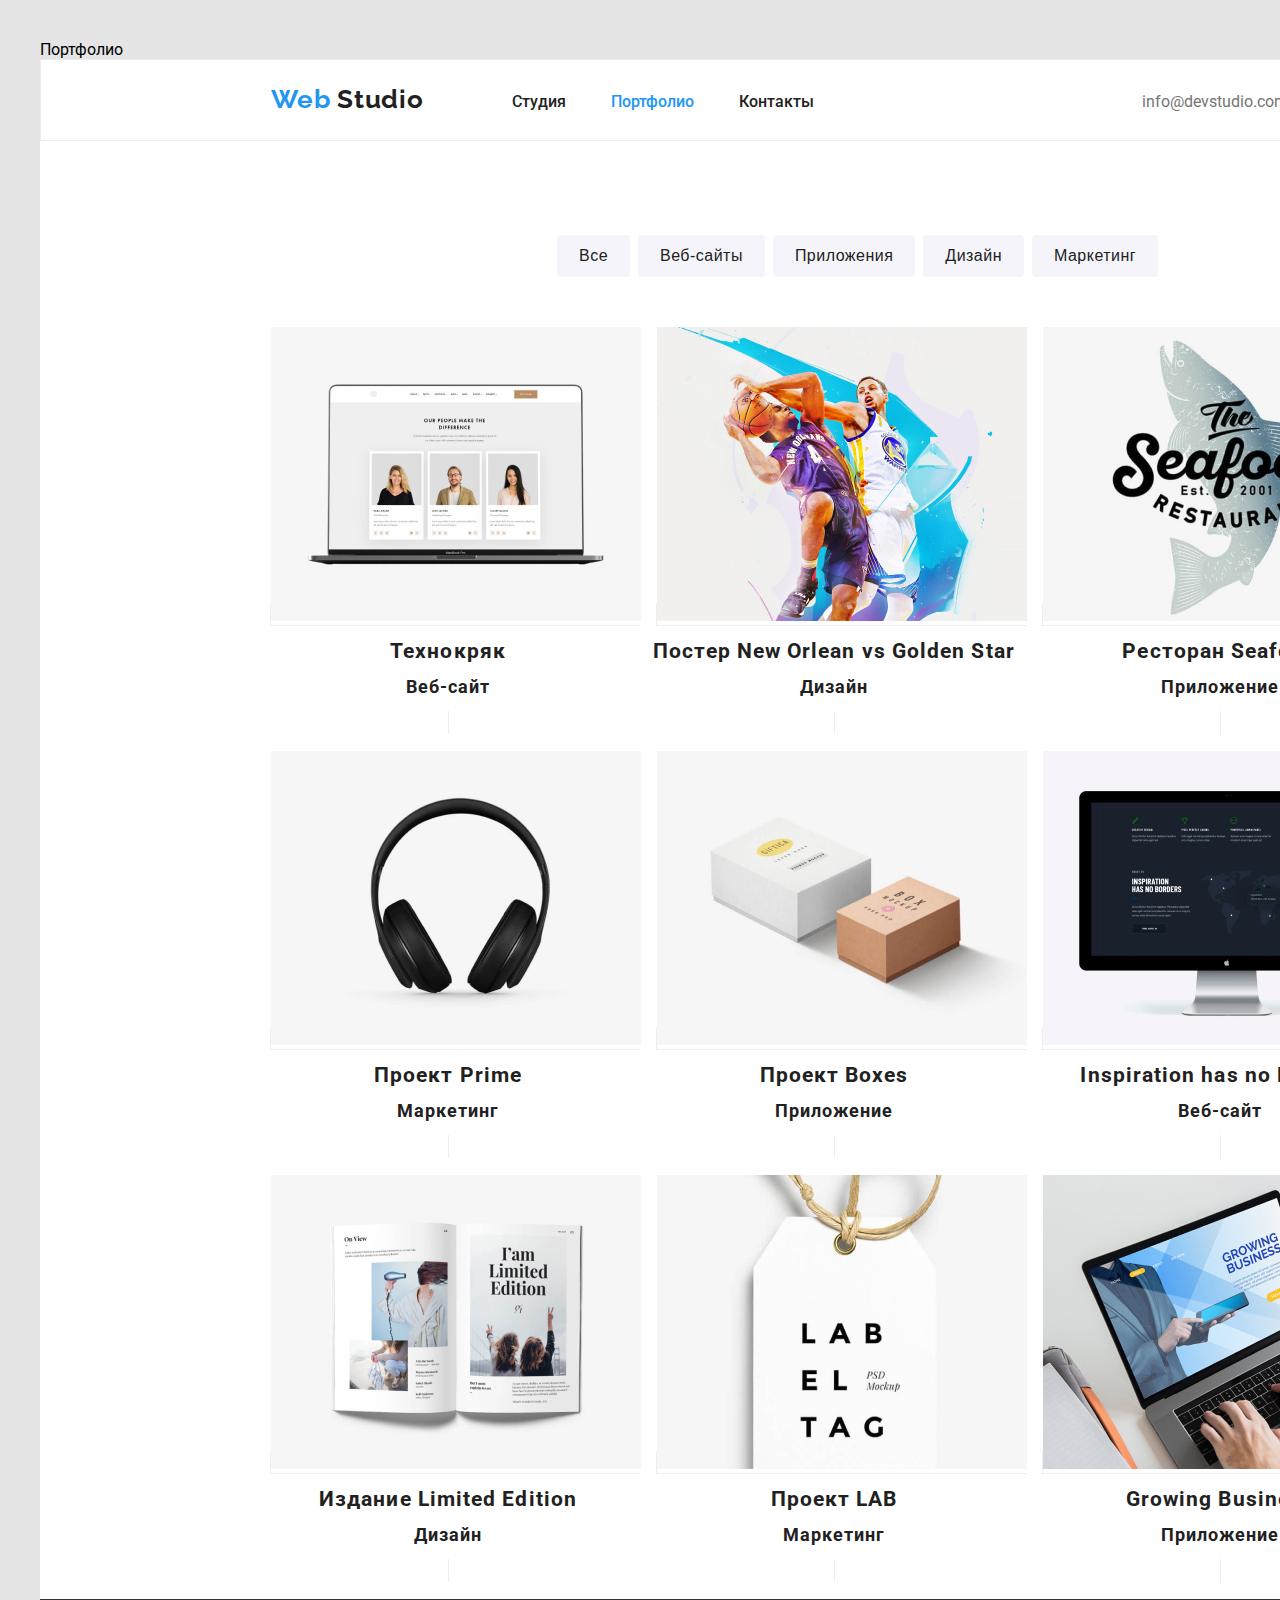
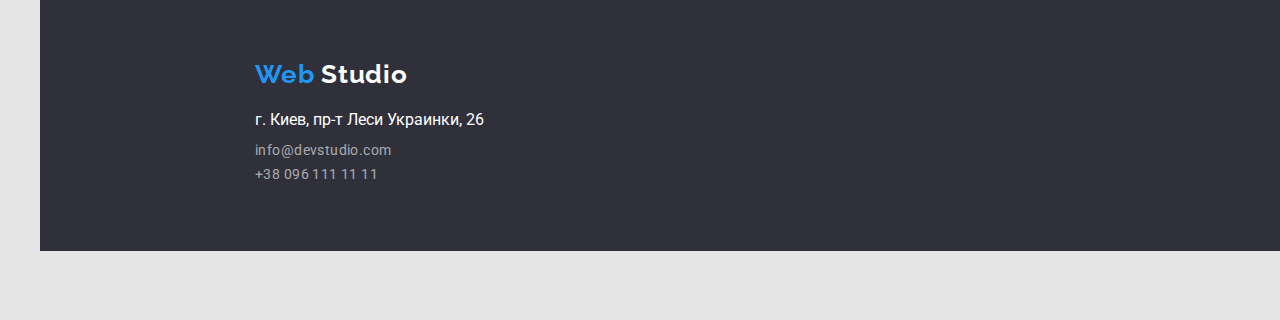
==== portfolio.html @ e51583d4 "08.01.2021" ====
<!DOCTYPE html>
<html lang="en">

<head>
    <meta charset="UTF-8">
    <meta name="viewport" content="width=device-width, initial-scale=1.0">
    <title>Document</title>
    <link rel="preconnect" href="https://fonts.gstatic.com">
    <link href="https://fonts.googleapis.com/css2?family=Roboto:ital,wght@0,400;0,700;1,400&display=swap"
        rel="stylesheet">
    <link rel="preconnect" href="https://fonts.gstatic.com">
    <link href="https://fonts.googleapis.com/css2?family=Raleway&family=Roboto:ital,wght@0,400;0,700;1,400&display=swap"
        rel="stylesheet">
    <link rel="stylesheet" href="/styleportfolio.css" />
</head>
<body>
    Портфолио
    <!--Menu Nav -->
    <header>
        <nav>
            <a class="logo-top" href="./index.html"><span class="web">Web</span>
                <span class="studio">Studio</span>
            </a>
            <ul class="navigation">
                <li><a href="./index.html" class="nav-link">Студия
                    </a>
                </li>
                <li><a href="./portfolio.html" class="nav-link current">Портфолио
                    </a>
                </li>
                <li><a href="Контакты" class="nav-link">Контакты
                    </a>
                </li>
            </ul>
        </nav>
        <!-- Контакты -->
        <ul class="contacts">
            <li><a class="contact-mail" href="mailto:info@devstudio.com">info@devstudio.com
                </a>
            </li>
            <li><a class="contact-tel" href="tel:+380961111111">+38 096 111 11 11
                </a>
            </li>
        </ul>
    </header>    
    <main>
        <!-- Портфолио -->
        <section>
            <h1 hidden>Портфолио</h1>
            <ul class="filters" >
                <li class="filter-item">
                    <button type="button">Все</button>
                </li>
                <li class="filter-item">
                    <button type="button">Веб-сайты</button>
                </li>
                <li class="filter-item">
                    <button type="button">Приложения</button>
                </li>
                <li class="filter-item">
                    <button type="button">Дизайн</button>
                </li>
                <li class="filter-item">
                    <button type="button">Маркетинг</button>
                </li>
            </ul>
            <h2 hidden>Наши проэкты</h2>
            <ul class="projects">
                <li> <a href="project-LAB" class="project-item"> 
                    <img src="/imagesportfolio/technocriak.jpg" alt= "Технокряк"/>
                    <h3>Технокряк</h3>
                    <p>Веб-сайт</p>
                </a>
                </li>
                <li> <a href="project-LAB" class="project-item">
                    <img src="/imagesportfolio/neworlean.jpg" alt="Постер New Orlean vs Golden Star" />
                    <h3>Постер New Orlean vs Golden Star</h3>
                    <p>Дизайн</p>
                </a>
                </li>
                <li> <a href="project-LAB" class="project-item">
                    <img src="/imagesportfolio/restoraunt.jpg" alt="Ресторан Seafood"/>
                    <h3>Ресторан Seafood</h3>
                    <p>Приложение</p>
                </a>
                </li>
                <li> <a href="project-LAB" class="project-item">
                    <img src="/imagesportfolio/projectprime.jpg" alt="Проект Prime"/>
                    <h3>Проект Prime</h3>
                    <p>Маркетинг</p>
                </a>
                </li>
                <li> <a href="project-LAB" class="project-item">
                    <img src="/imagesportfolio/projectboxes.jpg" alt="Проект Boxes"/>
                    <h3>Проект Boxes</h3>
                    <p>Приложение</p>
                </a>
                </li>
                <li> <a href="project-LAB" class="project-item">
                    <img src="/imagesportfolio/inspiration.jpg" alt="Inspiration has no Borders"/>
                    <h3>Inspiration has no Borders</h3>
                    <p>Веб-сайт</p>
                </a>
                </li>
                <li> <a href="project-LAB" class="project-item">
                    <img src="/imagesportfolio/limitededition.jpg" alt="Издание Limited Edition"/>
                    <h3>Издание Limited Edition</h3>
                    <p>Дизайн</p>
                </a>
                </li>
                <li> <a href="project-LAB" class="project-item">
                    <img src="/imagesportfolio/projectlab.jpg" alt="Проект LAB" />
                    <h3>Проект LAB</h3>
                    <p>Маркетинг</p>
                </a>
                </li>
                <li> <a href="project-LAB" class="project-item">
                    <img src="/imagesportfolio/growingbusiness.jpg" alt="Growing Business"/>
                    <h3>Growing Business</h3>
                    <p>Приложение</p>
                </a>
                </li>
            </ul>
        </section>
    </main>
<!-- Подвал -->
    <footer>
        <div class="footer-content">
            <a class="logo-footer" href="./index.html"><span class="web">Web</span>
                <span>Studio</span>
                <!-- Адресс в подвале  -->
            </a>
            <address class="footer-address">
                <ul>
                    <li class="city-address"> г. Киев, пр-т Леси Украинки, 26
                    </li>
                    <li  class="footer-mail">
                        <a href="mailto:info@devstudio.com">info@devstudio.com</a>
                    </li>
                    <li class="footer-tel">
                        <a href="tel:+380961111111">+38 096 111 11 11</a>
                    </li>
                </ul>
            </address>
        </div>
    </footer>
    </body>    
    </html>
---- styleportfolio.css ----
:root {
  --title-text-color: #212121;
  --secondary-text-color: #757575;
  --common-white-color: #ffffff;
  --accent-color: #2196f3;
}
* {
  margin: 0px;
  padding: 0px;
}
body {
  width: 1600px;
  height: 1880px;
  background: var(--common-white-color);
  background-color: #e5e5e5;
  font-family: Roboto;
  text-decoration: none;
  margin-left: 40px;
  margin-right: 40px;
  margin-top: 40px;
}
ul {
  list-style: none;
}
header {
  background: var(--common-white-color);
  display: flex;
  width: 1600px;
  height: 80px;
  border: 1px solid #ececec;
}
/* Навигация */
nav {
  display: flex;
  margin-left: 230px;
}
.logo-top {
  margin-top: 24px;
  height: 31px;
  font-family: Raleway;
  font-style: normal;
  font-weight: bold;
  font-size: 26px;
  line-height: 31px;
  letter-spacing: 0.03em;
}
.navigation {
  display: flex;
  margin-left: 43px;
  text-align: center;
  margin-top: 32px;
  font-style: normal;
  font-weight: 500;
}
.nav-link {
  padding-left: 50px;
  color: var(--title-text-color);
}
.nav-link .current {
  color: var(--accent-color);
}
.navigation .nav-link.current {
  color: var(--accent-color);
}
.nav-link {
  padding-left: 45px;
  color: var(--title-text-color);
}
.nav-link:hover,
.nav-link:active {
  color: var(--accent-color);
}
.navigation .contact {
  display: flex;
  margin-left: 331px;
  margin-top: 32px;
}
.contacts {
  display: flex;
  padding-left: 278px;
  margin-top: 32px;
}
.contact-mail,
.contact-tel {
  color: var(--secondary-text-color);
  padding-left: 50px;
}
.contact-tel:hover,
.contact-mail:hover {
  color: var(--accent-color);
}
/* Портфолио */
main {
  background: var(--common-white-color);
  margin: 0px;
  padding: 0px;
}
/* Фильтры */
.filters {
  display: flex;
  margin-left: 517px;
  padding-top: 94px;
  border-radius: 4px;
}
.filter-item button {
  margin-right: 8px;
  padding-left: 22px;
  padding-right: 22px;
  padding-bottom: 8px;
  padding-top: 8px;
  font-style: normal;
  font-weight: 500;
  font-size: 16px;
  line-height: 26px;
  text-align: center;
  letter-spacing: 0.03em;
  color: var(--title-text-color);
  background: #f5f4fa;
  border-radius: 4px;
  border: none;
}
.filter-item:active button,
.filter-item:hover button {
  background: var(--accent-color);
  border: none;
}
/* Проэкты */
.projects {
  display: flex;
  flex-wrap: wrap;
  text-align: center;
  width: 1170px;
  height: 1272px;
  margin-left: 215px;
  padding-top: 50px;
}
.project-item {
  width: 322px;
  height: 36px;
  font-style: normal;
  font-weight: bold;
  font-size: 18px;
  line-height: 36px;
  letter-spacing: 0.06em;
  flex-basis: calc(100% / 3 - 30px);
  background-color: var(--common-white-color);
  border: 1px solid #eeeeee;
  box-sizing: border-box;
  margin-left: 15px;
  color: var(--title-text-color);
}
.project:hover {
  background-color: var(--accent-color);
}
/* Подвал */
footer {
  text-decoration: none;
  background: #2f303a;
  width: 1600px;
  height: 252px;
}
.footer-content {
  padding-top: 60px;
  padding-left: 215px;
}
.logo-footer {
  color: var(--common-white-color);
  width: 145px;
  height: 31px;
  left: 215px;
  top: 24px;
  font-family: Raleway;
  font-style: normal;
  font-weight: bold;
  font-size: 26px;
  line-height: 31px;
  letter-spacing: 0.03em;
}

.web {
  margin-top: 60px;
  color: var(--accent-color);
}
.studio {
  color: var(--title-text-color);
}
.footer-address {
  color: var(--common-white-color);
  margin-top: 20px;
  text-decoration: none;
}
.city-address {
  margin-top: 20px;
  margin-bottom: 9px;
  font-style: normal;
}
.footer-tel a,
.footer-mail a {
  margin-top: 9px;
  width: 231px;
  height: 21px;
  font-family: Roboto;
  font-style: normal;
  font-style: normal;
  font-weight: normal;
  font-size: 14px;
  line-height: 24px;
  letter-spacing: 0.03em;
  color: rgba(255, 255, 255, 0.6);
}
a {
  text-decoration: none;
}
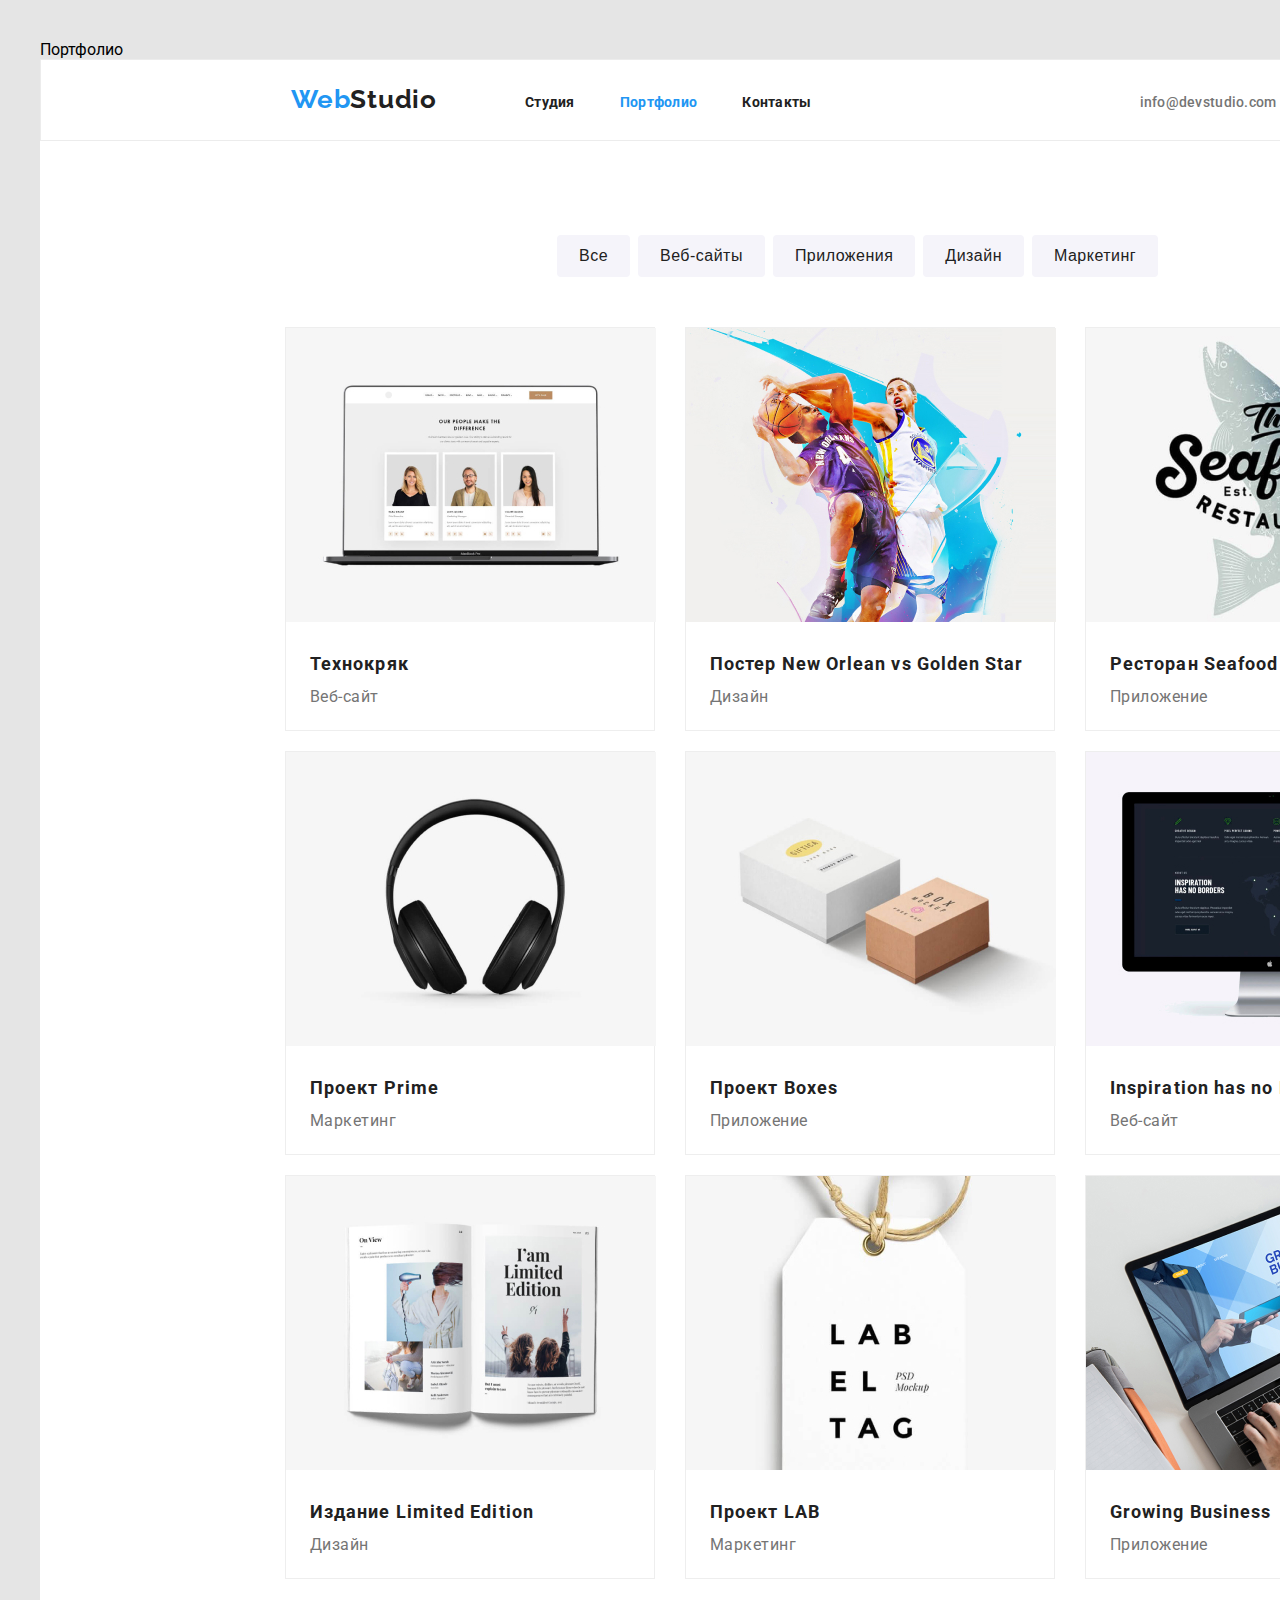
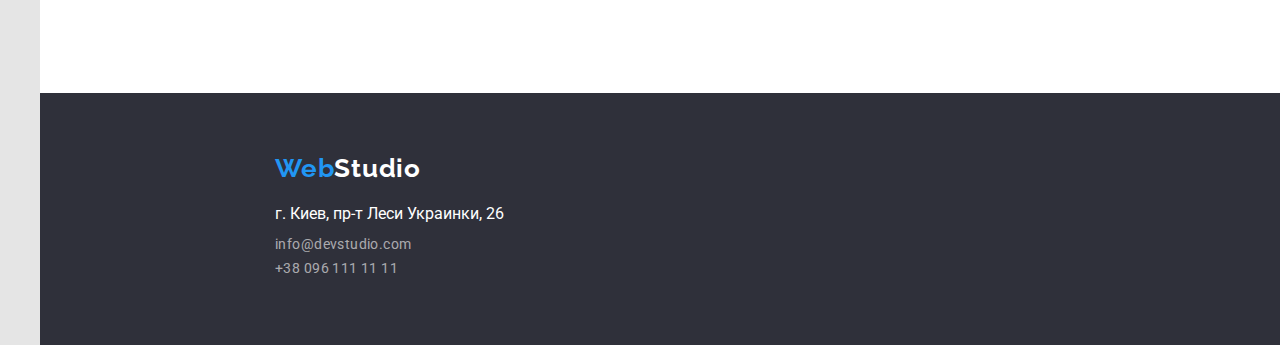
==== commit b3b0a7a2: "completed hw2-3" ====
--- a/portfolio.html
+++ b/portfolio.html
@@ -18,31 +18,36 @@
     <!--Menu Nav -->
     <header>
         <nav>
-            <a class="logo-top" href="./index.html"><span class="web">Web</span>
-                <span class="studio">Studio</span>
+            <a class="logo-top" href="./index.html">
+                <span class="web">Web</span><span class="studio">Studio</span>
             </a>
             <ul class="navigation">
-                <li><a href="./index.html" class="nav-link">Студия
+                <li>
+                    <a href="./index.html" class="nav-link">Студия
                     </a>
                 </li>
-                <li><a href="./portfolio.html" class="nav-link current">Портфолио
+                <li>
+                    <a href="./portfolio.html" class="nav-link current">Портфолио
                     </a>
                 </li>
-                <li><a href="Контакты" class="nav-link">Контакты
+                <li>
+                    <a href="Контакты" class="nav-link">Контакты
                     </a>
                 </li>
             </ul>
         </nav>
         <!-- Контакты -->
         <ul class="contacts">
-            <li><a class="contact-mail" href="mailto:info@devstudio.com">info@devstudio.com
+            <li>
+                <a class="contact-mail" href="mailto:info@devstudio.com">info@devstudio.com
                 </a>
             </li>
-            <li><a class="contact-tel" href="tel:+380961111111">+38 096 111 11 11
+            <li>
+                <a class="contact-tel" href="tel:+380961111111">+38 096 111 11 11
                 </a>
             </li>
         </ul>
-    </header>    
+    </header>
     <main>
         <!-- Портфолио -->
         <section>
@@ -66,70 +71,79 @@
             </ul>
             <h2 hidden>Наши проэкты</h2>
             <ul class="projects">
-                <li> <a href="project-LAB" class="project-item"> 
-                    <img src="/imagesportfolio/technocriak.jpg" alt= "Технокряк"/>
-                    <h3>Технокряк</h3>
-                    <p>Веб-сайт</p>
-                </a>
+                <li class="project-item">
+                    <a href="project-LAB">
+                        <img src="/imagesportfolio/technocriak.jpg" alt= "Технокряк"/>
+                        <h3 class="project-title">Технокряк</h3>
+                        <p class="project-dicrip">Веб-сайт</p>
+                    </a>
                 </li>
-                <li> <a href="project-LAB" class="project-item">
-                    <img src="/imagesportfolio/neworlean.jpg" alt="Постер New Orlean vs Golden Star" />
-                    <h3>Постер New Orlean vs Golden Star</h3>
-                    <p>Дизайн</p>
-                </a>
+                <li class="project-item">
+                    <a href="project-LAB">
+                        <img src="/imagesportfolio/neworlean.jpg" alt="Постер New Orlean vs Golden Star"/>
+                        <h3 class="project-title">Постер New Orlean vs Golden Star</h3>
+                        <p class="project-dicrip">Дизайн</p>
+                    </a>
                 </li>
-                <li> <a href="project-LAB" class="project-item">
-                    <img src="/imagesportfolio/restoraunt.jpg" alt="Ресторан Seafood"/>
-                    <h3>Ресторан Seafood</h3>
-                    <p>Приложение</p>
-                </a>
+                <li class="project-item">
+                    <a href="project-LAB">
+                        <img src="/imagesportfolio/restoraunt.jpg" alt="Ресторан Seafood"/>
+                        <h3 class="project-title">Ресторан Seafood</h3>
+                        <p class="project-dicrip">Приложение</p>
+                    </a>
                 </li>
-                <li> <a href="project-LAB" class="project-item">
-                    <img src="/imagesportfolio/projectprime.jpg" alt="Проект Prime"/>
-                    <h3>Проект Prime</h3>
-                    <p>Маркетинг</p>
-                </a>
+                <li class="project-item"> 
+                    <a href="project-LAB">
+                        <img src="/imagesportfolio/projectprime.jpg" alt="Проект Prime"/>
+                        <h3 class="project-title">Проект Prime</h3>
+                        <p class="project-dicrip">Маркетинг</p>
+                    </a>
                 </li>
-                <li> <a href="project-LAB" class="project-item">
-                    <img src="/imagesportfolio/projectboxes.jpg" alt="Проект Boxes"/>
-                    <h3>Проект Boxes</h3>
-                    <p>Приложение</p>
-                </a>
+                <li class="project-item">
+                    <a href="project-LAB">
+                        <img src="/imagesportfolio/projectboxes.jpg" alt="Проект Boxes"/>
+                        <h3 class="project-title">Проект Boxes</h3>
+                        <p class="project-dicrip">Приложение</p>
+                    </a>
                 </li>
-                <li> <a href="project-LAB" class="project-item">
-                    <img src="/imagesportfolio/inspiration.jpg" alt="Inspiration has no Borders"/>
-                    <h3>Inspiration has no Borders</h3>
-                    <p>Веб-сайт</p>
-                </a>
+                <li class="project-item">
+                    <a href="project-LAB">
+                        <img src="/imagesportfolio/inspiration.jpg" alt="Inspiration has no Borders"/>
+                        <h3 class="project-title">Inspiration has no Borders</h3>
+                        <p class="project-dicrip">Веб-сайт</p>
+                    </a>
                 </li>
-                <li> <a href="project-LAB" class="project-item">
-                    <img src="/imagesportfolio/limitededition.jpg" alt="Издание Limited Edition"/>
-                    <h3>Издание Limited Edition</h3>
-                    <p>Дизайн</p>
-                </a>
+                <li class="project-item">
+                    <a href="project-LAB">
+                        <img src="/imagesportfolio/limitededition.jpg" alt="Издание Limited Edition"/>
+                        <h3 class="project-title">Издание Limited Edition</h3>
+                        <p class="project-dicrip">Дизайн</p>
+                    </a>
                 </li>
-                <li> <a href="project-LAB" class="project-item">
-                    <img src="/imagesportfolio/projectlab.jpg" alt="Проект LAB" />
-                    <h3>Проект LAB</h3>
-                    <p>Маркетинг</p>
-                </a>
+                <li class="project-item">
+                    <a href="project-LAB">
+                        <img src="/imagesportfolio/projectlab.jpg" alt="Проект LAB" />
+                        <h3 class="project-title">Проект LAB</h3>
+                        <p class="project-dicrip">Маркетинг</p>
+                    </a>
                 </li>
-                <li> <a href="project-LAB" class="project-item">
-                    <img src="/imagesportfolio/growingbusiness.jpg" alt="Growing Business"/>
-                    <h3>Growing Business</h3>
-                    <p>Приложение</p>
-                </a>
+                <li class="project-item">
+                    <a href="project-LAB">
+                        <img src="/imagesportfolio/growingbusiness.jpg" alt="Growing Business"/>
+                        <h3 class="project-title">Growing Business</h3>
+                        <p class="project-dicrip">Приложение</p>
+                    </a>
                 </li>
             </ul>
         </section>
     </main>
-<!-- Подвал -->
+    <!-- Подвал -->
     <footer>
         <div class="footer-content">
-            <a class="logo-footer" href="./index.html"><span class="web">Web</span>
-                <span>Studio</span>
-                <!-- Адресс в подвале  -->
+            <a class="logo-footer" href="./index.html">
+                <span class="web">Web</span>Studio
             </a>
+            <!-- Адресс в подвале  -->
             <address class="footer-address">
                 <ul>
                     <li class="city-address"> г. Киев, пр-т Леси Украинки, 26
@@ -144,5 +158,5 @@
             </address>
         </div>
     </footer>
-    </body>    
-    </html>+</body>
+</html>--- a/styleportfolio.css
+++ b/styleportfolio.css
@@ -32,7 +32,7 @@
 /* Навигация */
 nav {
   display: flex;
-  margin-left: 230px;
+  margin-left: 250px;
 }
 .logo-top {
   margin-top: 24px;
@@ -44,13 +44,20 @@
   line-height: 31px;
   letter-spacing: 0.03em;
 }
+.web {
+  margin-top: 60px;
+  color: var(--accent-color);
+}
+.studio {
+  color: var(--title-text-color);
+}
 .navigation {
   display: flex;
   margin-left: 43px;
   text-align: center;
   margin-top: 32px;
   font-style: normal;
-  font-weight: 500;
+  font-weight: 700;
 }
 .nav-link {
   padding-left: 50px;
@@ -65,6 +72,13 @@
 .nav-link {
   padding-left: 45px;
   color: var(--title-text-color);
+  width: 77px;
+  height: 16px;
+  font-style: normal;
+  font-weight: 700;
+  font-size: 14px;
+  line-height: 16px;
+  letter-spacing: 0.02em;
 }
 .nav-link:hover,
 .nav-link:active {
@@ -84,6 +98,13 @@
 .contact-tel {
   color: var(--secondary-text-color);
   padding-left: 50px;
+  width: 122px;
+  height: 16px;
+  font-style: normal;
+  font-weight: 500;
+  font-size: 14px;
+  line-height: 16px;
+  letter-spacing: 0.02em;
 }
 .contact-tel:hover,
 .contact-mail:hover {
@@ -129,12 +150,23 @@
   display: flex;
   flex-wrap: wrap;
   text-align: center;
-  width: 1170px;
+  width: 1200px;
   height: 1272px;
   margin-left: 215px;
   padding-top: 50px;
+  padding-bottom: 94px;
 }
 .project-item {
+  width: 370px;
+  height: 404px;
+  background: var(--common-white-color);
+  border: 1px solid #eeeeee;
+  box-sizing: border-box;
+  margin-left: 30px;
+  text-align: left;
+  padding-bottom: 30px;
+}
+.project-title {
   width: 322px;
   height: 36px;
   font-style: normal;
@@ -142,15 +174,20 @@
   font-size: 18px;
   line-height: 36px;
   letter-spacing: 0.06em;
-  flex-basis: calc(100% / 3 - 30px);
-  background-color: var(--common-white-color);
-  border: 1px solid #eeeeee;
-  box-sizing: border-box;
-  margin-left: 15px;
-  color: var(--title-text-color);
-}
-.project:hover {
-  background-color: var(--accent-color);
+  color: var(--title-text-color);
+  padding-top: 20px;
+  padding-left: 24px;
+}
+.project-dicrip {
+  width: 322px;
+  height: 30px;
+  font-style: normal;
+  font-weight: normal;
+  font-size: 16px;
+  line-height: 30px;
+  letter-spacing: 0.03em;
+  color: var(--secondary-text-color);
+  padding-left: 24px;
 }
 /* Подвал */
 footer {
@@ -161,12 +198,11 @@
 }
 .footer-content {
   padding-top: 60px;
-  padding-left: 215px;
+  margin-left: 235px;
 }
 .logo-footer {
   color: var(--common-white-color);
   width: 145px;
-  height: 31px;
   left: 215px;
   top: 24px;
   font-family: Raleway;
@@ -175,14 +211,6 @@
   font-size: 26px;
   line-height: 31px;
   letter-spacing: 0.03em;
-}
-
-.web {
-  margin-top: 60px;
-  color: var(--accent-color);
-}
-.studio {
-  color: var(--title-text-color);
 }
 .footer-address {
   color: var(--common-white-color);
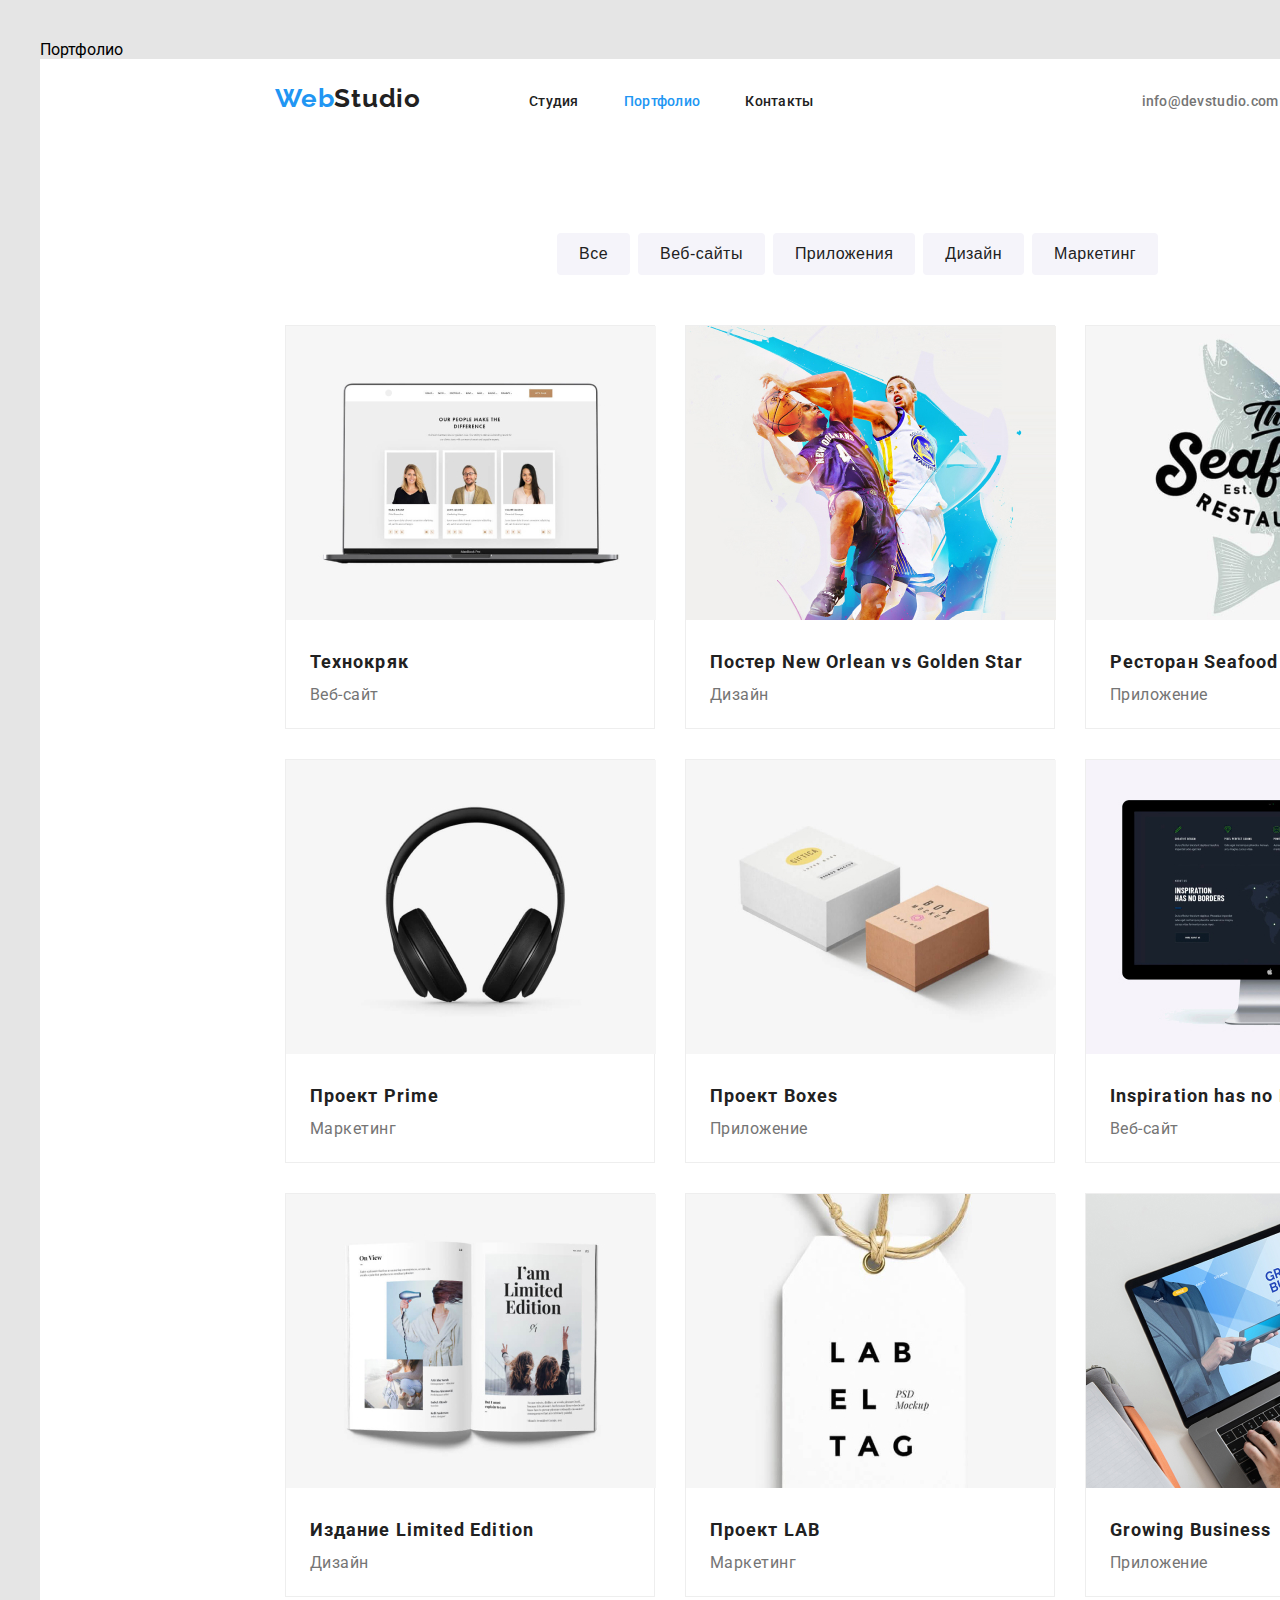
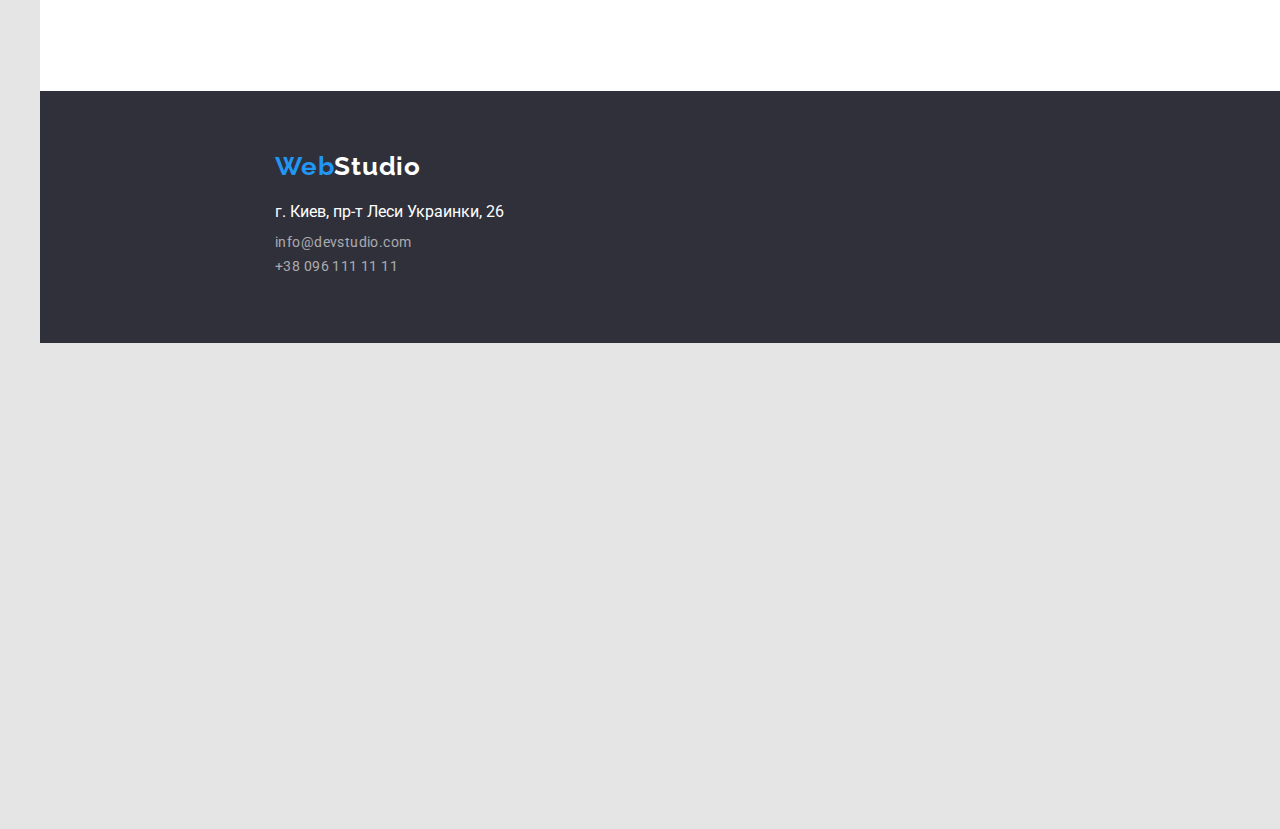
==== commit 2d97ea92: "finished hw2-3(edited) 1style.css" ====
--- a/portfolio.html
+++ b/portfolio.html
@@ -11,7 +11,7 @@
     <link rel="preconnect" href="https://fonts.gstatic.com">
     <link href="https://fonts.googleapis.com/css2?family=Raleway&family=Roboto:ital,wght@0,400;0,700;1,400&display=swap"
         rel="stylesheet">
-    <link rel="stylesheet" href="/styleportfolio.css" />
+    <link rel="stylesheet" href="./css/styles.css"/>
 </head>
 <body>
     Портфолио
@@ -80,56 +80,56 @@
                 </li>
                 <li class="project-item">
                     <a href="project-LAB">
-                        <img src="/imagesportfolio/neworlean.jpg" alt="Постер New Orlean vs Golden Star"/>
+                        <img src="./imagesportfolio/neworlean.jpg" alt="Постер New Orlean vs Golden Star"/>
                         <h3 class="project-title">Постер New Orlean vs Golden Star</h3>
                         <p class="project-dicrip">Дизайн</p>
                     </a>
                 </li>
                 <li class="project-item">
                     <a href="project-LAB">
-                        <img src="/imagesportfolio/restoraunt.jpg" alt="Ресторан Seafood"/>
+                        <img src="./imagesportfolio/restoraunt.jpg" alt="Ресторан Seafood"/>
                         <h3 class="project-title">Ресторан Seafood</h3>
                         <p class="project-dicrip">Приложение</p>
                     </a>
                 </li>
                 <li class="project-item"> 
                     <a href="project-LAB">
-                        <img src="/imagesportfolio/projectprime.jpg" alt="Проект Prime"/>
+                        <img src="./imagesportfolio/projectprime.jpg" alt="Проект Prime"/>
                         <h3 class="project-title">Проект Prime</h3>
                         <p class="project-dicrip">Маркетинг</p>
                     </a>
                 </li>
                 <li class="project-item">
                     <a href="project-LAB">
-                        <img src="/imagesportfolio/projectboxes.jpg" alt="Проект Boxes"/>
+                        <img src="./imagesportfolio/projectboxes.jpg" alt="Проект Boxes"/>
                         <h3 class="project-title">Проект Boxes</h3>
                         <p class="project-dicrip">Приложение</p>
                     </a>
                 </li>
                 <li class="project-item">
                     <a href="project-LAB">
-                        <img src="/imagesportfolio/inspiration.jpg" alt="Inspiration has no Borders"/>
+                        <img src="./imagesportfolio/inspiration.jpg" alt="Inspiration has no Borders"/>
                         <h3 class="project-title">Inspiration has no Borders</h3>
                         <p class="project-dicrip">Веб-сайт</p>
                     </a>
                 </li>
                 <li class="project-item">
                     <a href="project-LAB">
-                        <img src="/imagesportfolio/limitededition.jpg" alt="Издание Limited Edition"/>
+                        <img src="./imagesportfolio/limitededition.jpg" alt="Издание Limited Edition"/>
                         <h3 class="project-title">Издание Limited Edition</h3>
                         <p class="project-dicrip">Дизайн</p>
                     </a>
                 </li>
                 <li class="project-item">
                     <a href="project-LAB">
-                        <img src="/imagesportfolio/projectlab.jpg" alt="Проект LAB" />
+                        <img src="./imagesportfolio/projectlab.jpg" alt="Проект LAB" />
                         <h3 class="project-title">Проект LAB</h3>
                         <p class="project-dicrip">Маркетинг</p>
                     </a>
                 </li>
                 <li class="project-item">
                     <a href="project-LAB">
-                        <img src="/imagesportfolio/growingbusiness.jpg" alt="Growing Business"/>
+                        <img src="./imagesportfolio/growingbusiness.jpg" alt="Growing Business"/>
                         <h3 class="project-title">Growing Business</h3>
                         <p class="project-dicrip">Приложение</p>
                     </a>
--- a/css/styles.css
+++ b/css/styles.css
@@ -0,0 +1,408 @@
+:root {
+  --title-text-color: #212121;
+  --secondary-text-color: #757575;
+  --common-white-color: #ffffff;
+  --accent-color: #2196f3;
+}
+* {
+  margin: 0px;
+  padding: 0px;
+}
+body {
+  width: 1600px;
+  height: 2349px;
+  background: #e5e5e5;
+  font-family: Roboto;
+  text-decoration: none;
+  margin-left: 40px;
+  margin-right: 40px;
+  margin-top: 40px;
+  padding-bottom: 40px;
+}
+ul {
+  list-style: none;
+}
+header {
+  background: var(--common-white-color);
+  display: flex;
+  width: 1600px;
+  height: 80px;
+}
+nav {
+  display: flex;
+  margin-left: 235px;
+}
+.logo-top {
+  margin-top: 24px;
+  height: 31px;
+  font-family: Raleway;
+  font-style: normal;
+  font-weight: bold;
+  font-size: 26px;
+  letter-spacing: 0.03em;
+}
+.web {
+  margin-top: 60px;
+  color: var(--accent-color);
+}
+.studio {
+  color: var(--title-text-color);
+}
+.navigation {
+  display: flex;
+  padding-left: 63px;
+  text-align: center;
+  margin-top: 32px;
+  font-family: Roboto;
+  font-style: normal;
+  font-weight: 500;
+}
+.nav-link {
+  padding-left: 50px;
+  color: var(--title-text-color);
+}
+.nav-link.current {
+  color: var(--accent-color);
+}
+.navigation .nav-link .current {
+  color: var(--accent-color);
+}
+.nav-link {
+  padding-left: 45px;
+  color: var(--title-text-color);
+  width: 68px;
+  height: 16px;
+  font-style: normal;
+  font-weight: 500;
+  font-size: 14px;
+  line-height: 16px;
+  letter-spacing: 0.02em;
+}
+.nav-link:hover,
+.nav-link:active {
+  color: var(--accent-color);
+}
+.navigation .contact {
+  display: flex;
+  margin-left: 331px;
+  margin-top: 32px;
+}
+.contacts {
+  display: flex;
+  padding-left: 278px;
+  margin-top: 32px;
+}
+.contact-mail,
+.contact-tel {
+  color: var(--secondary-text-color);
+  padding-left: 50px;
+  width: 122px;
+  height: 16px;
+  font-style: normal;
+  font-weight: 500;
+  font-size: 14px;
+  line-height: 16px;
+  letter-spacing: 0.02em;
+}
+.contact-tel:hover,
+.contact-mail:hover {
+  color: var(--accent-color);
+}
+main {
+  background: var(--common-white-color);
+  margin: 0px;
+  padding: 0px;
+}
+/* Секция Hero */
+.section-hero {
+  width: 1600px;
+  height: 600px;
+  background: #2f303a;
+}
+.main-discription {
+  width: 696px;
+  height: 120px;
+  font-weight: 900;
+  font-size: 44px;
+  line-height: 60px;
+  text-align: center;
+  letter-spacing: 0.06em;
+  text-transform: uppercase;
+  color: var(--common-white-color);
+  padding-top: 200px;
+  margin-left: 482px;
+}
+.order-service {
+  margin-left: 732px;
+  margin-top: 430px;
+  font-weight: bold;
+  font-size: 16px;
+  line-height: 30px;
+  color: var(--common-white-color);
+  background-color: var(--accent-color);
+  margin-top: 40px;
+  padding-top: 10px;
+  padding-bottom: 10px;
+  padding-left: 32px;
+  padding-right: 32px;
+  box-shadow: 0px 4px 4px rgba(0, 0, 0, 0.15);
+  border-radius: 4px;
+}
+.order-service:active {
+  background: #af7474;
+}
+.order-service button {
+  width: 200px;
+  height: 50px;
+  background-color: var(--accent-color);
+  margin-left: 700px;
+  margin-top: 40px;
+}
+/* Особенности */
+.features-section {
+  width: 1170px;
+  height: 101px;
+  left: 215px;
+  margin-top: 94px;
+  margin-bottom: 94px;
+}
+.features-title {
+  text-align: center;
+  visibility: hidden;
+}
+.features {
+  display: flex;
+  flex-direction: row;
+  color: var(--common-white-color);
+  width: 1170px;
+  height: 101px;
+  margin-left: 185px;
+}
+.details {
+  width: 270px;
+  height: 75px;
+  top: 800px;
+  font-size: 14px;
+  line-height: 24px;
+  color: #757575;
+  margin-left: 30px;
+  left: 215px;
+  letter-spacing: 0.03em;
+}
+.details-items {
+  font-style: normal;
+  font-weight: bold;
+  font-size: 14px;
+  line-height: 16px;
+  letter-spacing: 0.03em;
+  text-transform: uppercase;
+  color: var(--title-text-color);
+  padding-bottom: 10px;
+}
+/* Чем мы занимаемся */
+.what-we-do-title {
+  margin-top: 94px;
+  text-align: center;
+  height: 42px;
+  left: 612px;
+  top: 969px;
+  font-weight: bold;
+  font-size: 36px;
+  line-height: 42px;
+  text-align: center;
+  letter-spacing: 0.03em;
+  color: var(--title-text-color);
+}
+.what-we-do {
+  display: flex;
+  text-align: center;
+  margin-left: 215px;
+  margin-top: 50px;
+}
+.what-we-do-items {
+  margin-right: 30px;
+}
+/* Наша команда */
+.team-section {
+  margin-top: 94px;
+  width: 1600px;
+  height: 648px;
+  background: #f5f4fa;
+}
+.team-title {
+  padding-top: 94px;
+  height: 42px;
+  font-weight: bold;
+  font-size: 36px;
+  text-align: center;
+  letter-spacing: 0.03em;
+  color: var(--title-text-color);
+  margin-bottom: 50px;
+}
+.team {
+  display: flex;
+  flex-wrap: nowrap;
+  text-align: center;
+  width: 1170px;
+  height: 368px;
+  margin-left: 215px;
+  padding-bottom: 94px;
+}
+
+.team-members {
+  text-align: center;
+  width: 270px;
+  height: 368px;
+  margin-right: 30px;
+  padding-top: 0px;
+  flex-basis: calc(100% / 3 - 20px);
+  background-color: var(--common-white-color);
+  border-radius: 4px;
+  box-shadow: 0px 1px 3px rgba(0, 0, 0, 0.12), 0px 1px 1px rgba(0, 0, 0, 0.14),
+    0px 2px 1px rgba(0, 0, 0, 0.2);
+  border-radius: 0px 0px 4px 4px;
+  color: var(--title-text-color);
+}
+.team-member {
+  padding-top: 30px;
+  font-style: normal;
+  font-weight: bold;
+  font-weight: 500;
+  font-size: 16px;
+  line-height: 19px;
+  letter-spacing: 0.03em;
+  color: var(--title-text-color);
+}
+.team-member-position {
+  padding-top: 10px;
+  font-style: normal;
+  font-weight: normal;
+  font-size: 16px;
+  line-height: 19px;
+  text-align: center;
+  letter-spacing: 0.03em;
+  color: var(--secondary-text-color);
+}
+/* Подвал */
+footer {
+  text-decoration: none;
+  background: #2f303a;
+  width: 1600px;
+  height: 252px;
+}
+.footer-content {
+  padding-top: 60px;
+  padding-left: 235px;
+}
+.logo-footer {
+  color: var(--common-white-color);
+  width: 145px;
+  left: 215px;
+  top: 24px;
+  font-family: Raleway;
+  font-style: normal;
+  font-weight: bold;
+  font-size: 26px;
+  line-height: 31px;
+  letter-spacing: 0.03em;
+}
+.footer-address {
+  color: var(--common-white-color);
+  margin-top: 20px;
+  text-decoration: none;
+}
+.city-address {
+  margin-top: 20px;
+  margin-bottom: 9px;
+  font-style: normal;
+}
+.footer-tel a,
+.footer-mail a {
+  margin-top: 9px;
+  width: 231px;
+  height: 21px;
+  font-style: normal;
+  font-style: normal;
+  font-weight: normal;
+  font-size: 14px;
+  line-height: 24px;
+  letter-spacing: 0.03em;
+  color: rgba(255, 255, 255, 0.6);
+}
+a {
+  text-decoration: none;
+}
+/* Портфолио */
+/* Фильтры */
+.filters {
+  display: flex;
+  margin-left: 517px;
+  padding-top: 94px;
+  border-radius: 4px;
+}
+.filter-item button {
+  margin-right: 8px;
+  padding-left: 22px;
+  padding-right: 22px;
+  padding-bottom: 8px;
+  padding-top: 8px;
+  font-style: normal;
+  font-weight: 500;
+  font-size: 16px;
+  line-height: 26px;
+  text-align: center;
+  letter-spacing: 0.03em;
+  color: var(--title-text-color);
+  background: #f5f4fa;
+  border-radius: 4px;
+  border: none;
+}
+.filter-item:active button,
+.filter-item:hover button {
+  background: var(--accent-color);
+  border: none;
+}
+/* Проэкты */
+.projects {
+  display: flex;
+  flex-wrap: wrap;
+  text-align: center;
+  width: 1200px;
+  height: 1272px;
+  margin-left: 215px;
+  padding-top: 50px;
+  padding-bottom: 94px;
+}
+.project-item {
+  width: 370px;
+  height: 404px;
+  background: var(--common-white-color);
+  border: 1px solid #eeeeee;
+  box-sizing: border-box;
+  margin-left: 30px;
+  text-align: left;
+  margin-bottom: 30px;
+}
+.project-title {
+  width: 322px;
+  height: 36px;
+  font-style: normal;
+  font-weight: bold;
+  font-size: 18px;
+  line-height: 36px;
+  letter-spacing: 0.06em;
+  color: var(--title-text-color);
+  padding-top: 20px;
+  padding-left: 24px;
+}
+.project-dicrip {
+  width: 322px;
+  height: 30px;
+  font-style: normal;
+  font-weight: normal;
+  font-size: 16px;
+  line-height: 30px;
+  letter-spacing: 0.03em;
+  color: var(--secondary-text-color);
+  padding-left: 24px;
+}
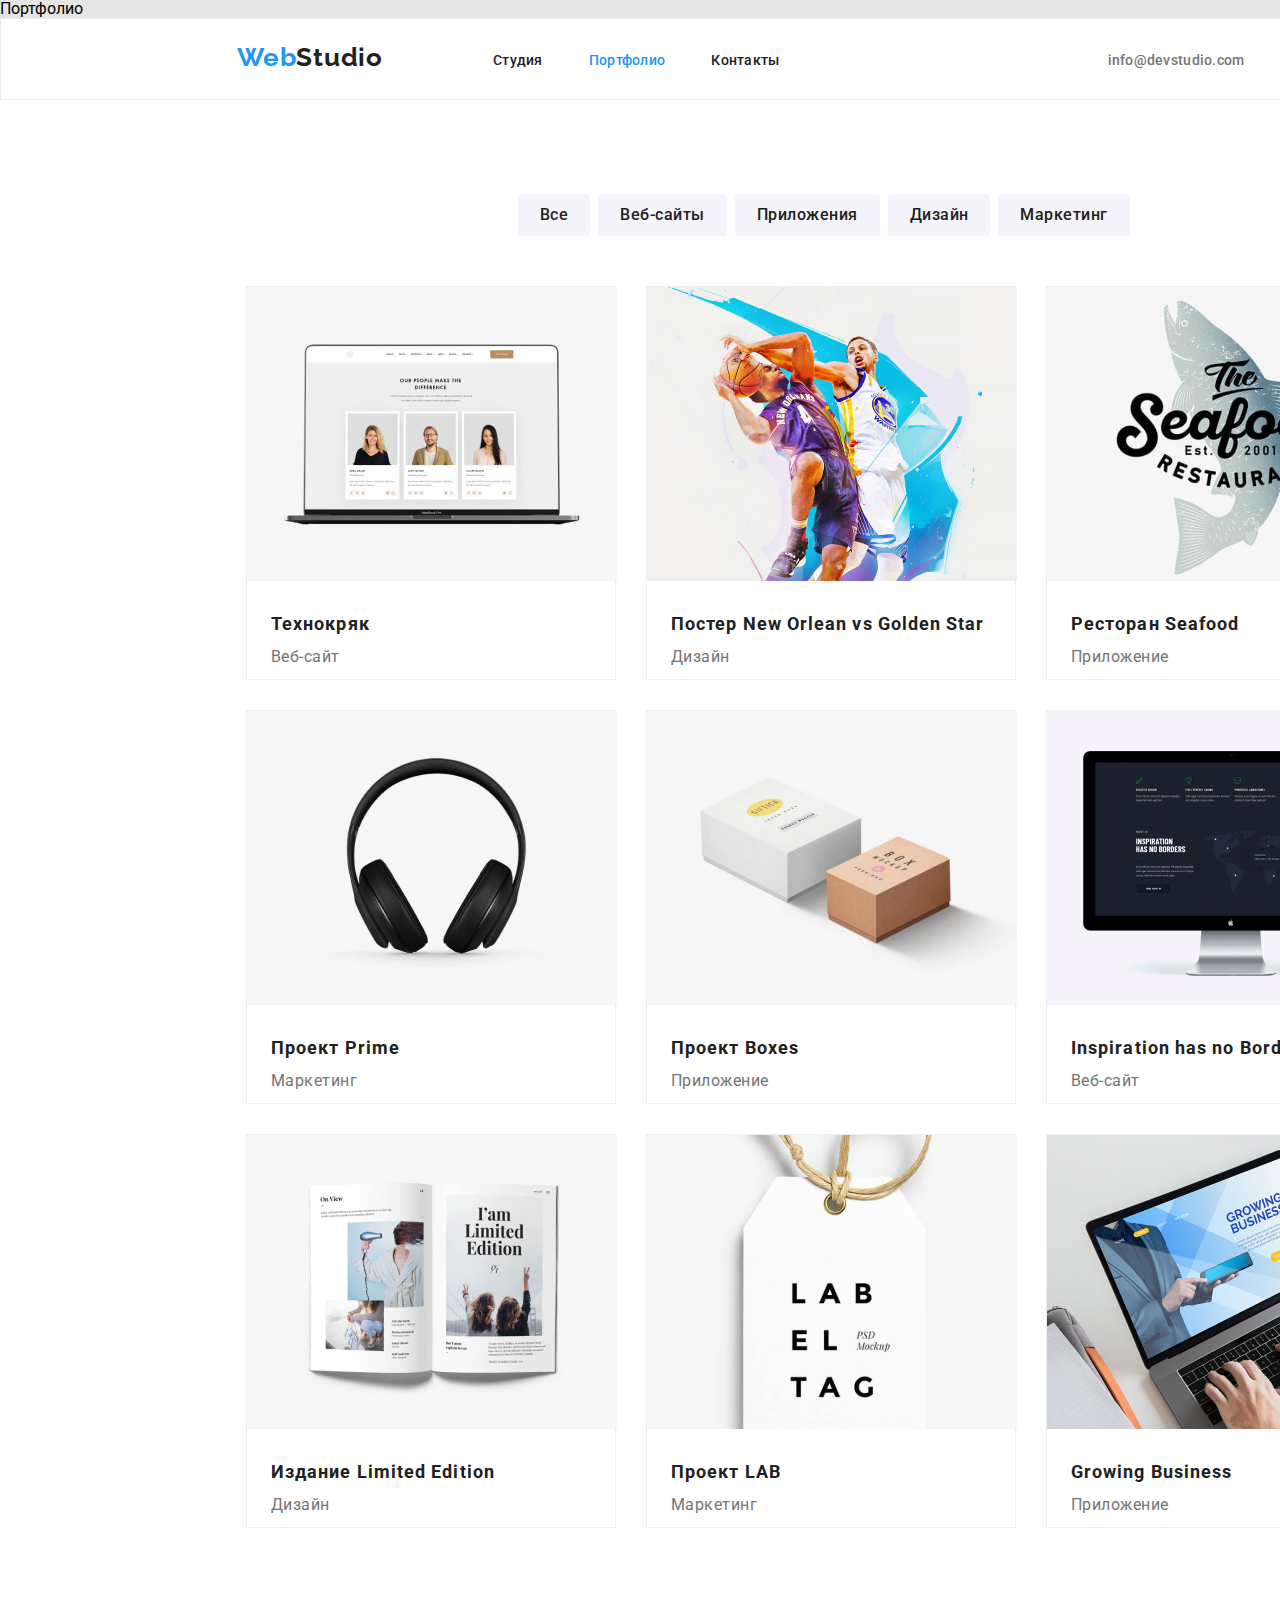
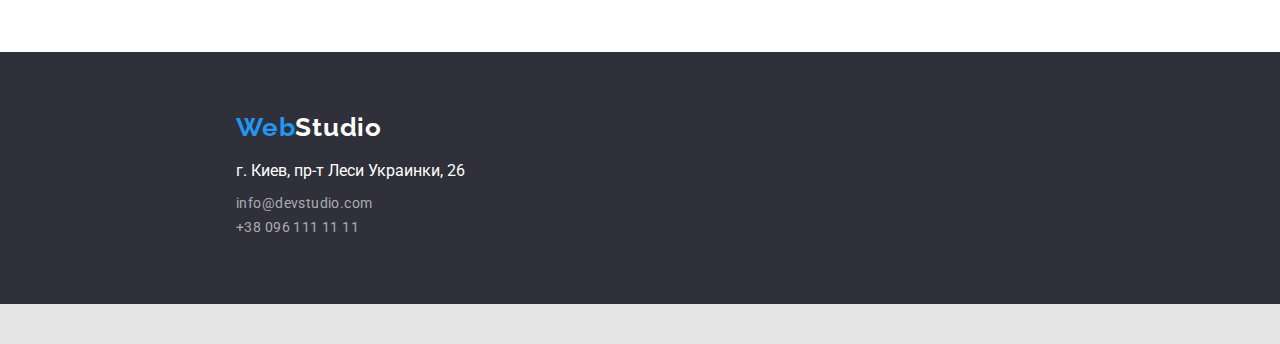
==== commit b88c91cc: "edited hw2-3(13.01.2020)" ====
--- a/portfolio.html
+++ b/portfolio.html
@@ -6,12 +6,10 @@
     <meta name="viewport" content="width=device-width, initial-scale=1.0">
     <title>Document</title>
     <link rel="preconnect" href="https://fonts.gstatic.com">
-    <link href="https://fonts.googleapis.com/css2?family=Roboto:ital,wght@0,400;0,700;1,400&display=swap"
-        rel="stylesheet">
-    <link rel="preconnect" href="https://fonts.gstatic.com">
-    <link href="https://fonts.googleapis.com/css2?family=Raleway&family=Roboto:ital,wght@0,400;0,700;1,400&display=swap"
-        rel="stylesheet">
+    <link href="https://fonts.googleapis.com/css2?family=Raleway:wght@500;700&family=Roboto:wght@400;500;700;900&display=swap"
+    rel="stylesheet">
     <link rel="stylesheet" href="./css/styles.css"/>
+    <link rel="stylesheet" href="./css/normalaize.css"/>
 </head>
 <body>
     Портфолио
@@ -19,7 +17,7 @@
     <header>
         <nav>
             <a class="logo-top" href="./index.html">
-                <span class="web">Web</span><span class="studio">Studio</span>
+                <span class="web">Web</span>Studio
             </a>
             <ul class="navigation">
                 <li>
@@ -31,7 +29,7 @@
                     </a>
                 </li>
                 <li>
-                    <a href="Контакты" class="nav-link">Контакты
+                    <a href="#" class="nav-link">Контакты
                     </a>
                 </li>
             </ul>
@@ -73,7 +71,7 @@
             <ul class="projects">
                 <li class="project-item">
                     <a href="project-LAB">
-                        <img src="/imagesportfolio/technocriak.jpg" alt= "Технокряк"/>
+                        <img src="./imagesportfolio/technocriak.jpg" alt= "Технокряк"/>
                         <h3 class="project-title">Технокряк</h3>
                         <p class="project-dicrip">Веб-сайт</p>
                     </a>
--- a/css/styles.css
+++ b/css/styles.css
@@ -10,14 +10,14 @@
 }
 body {
   width: 1600px;
-  height: 2349px;
   background: #e5e5e5;
   font-family: Roboto;
   text-decoration: none;
   margin-left: 40px;
   margin-right: 40px;
-  margin-top: 40px;
+  margin-top: 600px;
   padding-bottom: 40px;
+  font-style: normal;
 }
 ul {
   list-style: none;
@@ -27,34 +27,30 @@
   display: flex;
   width: 1600px;
   height: 80px;
+  border: 1px solid #ececec;
 }
 nav {
   display: flex;
-  margin-left: 235px;
+  margin-left: 236px;
 }
 .logo-top {
   margin-top: 24px;
-  height: 31px;
   font-family: Raleway;
-  font-style: normal;
   font-weight: bold;
   font-size: 26px;
   letter-spacing: 0.03em;
+  color: var(--title-text-color);
 }
 .web {
   margin-top: 60px;
   color: var(--accent-color);
 }
-.studio {
-  color: var(--title-text-color);
-}
 .navigation {
   display: flex;
-  padding-left: 63px;
+  padding-left: 64px;
   text-align: center;
   margin-top: 32px;
   font-family: Roboto;
-  font-style: normal;
   font-weight: 500;
 }
 .nav-link {
@@ -68,11 +64,9 @@
   color: var(--accent-color);
 }
 .nav-link {
-  padding-left: 45px;
+  padding-left: 46px;
   color: var(--title-text-color);
   width: 68px;
-  height: 16px;
-  font-style: normal;
   font-weight: 500;
   font-size: 14px;
   line-height: 16px;
@@ -84,7 +78,7 @@
 }
 .navigation .contact {
   display: flex;
-  margin-left: 331px;
+  margin-left: 332px;
   margin-top: 32px;
 }
 .contacts {
@@ -97,8 +91,6 @@
   color: var(--secondary-text-color);
   padding-left: 50px;
   width: 122px;
-  height: 16px;
-  font-style: normal;
   font-weight: 500;
   font-size: 14px;
   line-height: 16px;
@@ -110,18 +102,16 @@
 }
 main {
   background: var(--common-white-color);
-  margin: 0px;
-  padding: 0px;
 }
 /* Секция Hero */
 .section-hero {
   width: 1600px;
   height: 600px;
-  background: #2f303a;
+  background-image: url(/images/Bg.jpg);
+  margin-top: -30px;
 }
 .main-discription {
   width: 696px;
-  height: 120px;
   font-weight: 900;
   font-size: 44px;
   line-height: 60px;
@@ -147,22 +137,16 @@
   padding-right: 32px;
   box-shadow: 0px 4px 4px rgba(0, 0, 0, 0.15);
   border-radius: 4px;
+  cursor: pointer;
 }
 .order-service:active {
   background: #af7474;
 }
-.order-service button {
-  width: 200px;
-  height: 50px;
-  background-color: var(--accent-color);
-  margin-left: 700px;
-  margin-top: 40px;
-}
+
 /* Особенности */
 .features-section {
   width: 1170px;
-  height: 101px;
-  left: 215px;
+  left: 216px;
   margin-top: 94px;
   margin-bottom: 94px;
 }
@@ -175,18 +159,16 @@
   flex-direction: row;
   color: var(--common-white-color);
   width: 1170px;
-  height: 101px;
-  margin-left: 185px;
+  margin-left: 186px;
 }
 .details {
   width: 270px;
-  height: 75px;
   top: 800px;
   font-size: 14px;
   line-height: 24px;
   color: #757575;
   margin-left: 30px;
-  left: 215px;
+  left: 216px;
   letter-spacing: 0.03em;
 }
 .details-items {
@@ -205,7 +187,7 @@
   text-align: center;
   height: 42px;
   left: 612px;
-  top: 969px;
+  top: 970px;
   font-weight: bold;
   font-size: 36px;
   line-height: 42px;
@@ -216,7 +198,7 @@
 .what-we-do {
   display: flex;
   text-align: center;
-  margin-left: 215px;
+  margin-left: 216px;
   margin-top: 50px;
 }
 .what-we-do-items {
@@ -226,12 +208,10 @@
 .team-section {
   margin-top: 94px;
   width: 1600px;
-  height: 648px;
   background: #f5f4fa;
 }
 .team-title {
   padding-top: 94px;
-  height: 42px;
   font-weight: bold;
   font-size: 36px;
   text-align: center;
@@ -245,14 +225,12 @@
   text-align: center;
   width: 1170px;
   height: 368px;
-  margin-left: 215px;
+  margin-left: 216px;
   padding-bottom: 94px;
 }
-
 .team-members {
   text-align: center;
   width: 270px;
-  height: 368px;
   margin-right: 30px;
   padding-top: 0px;
   flex-basis: calc(100% / 3 - 20px);
@@ -265,18 +243,15 @@
 }
 .team-member {
   padding-top: 30px;
-  font-style: normal;
-  font-weight: bold;
-  font-weight: 500;
-  font-size: 16px;
-  line-height: 19px;
+  font-weight: bold;
+  font-weight: 500;
+  font-size: 16px;
+  line-height: 20px;
   letter-spacing: 0.03em;
   color: var(--title-text-color);
 }
 .team-member-position {
   padding-top: 10px;
-  font-style: normal;
-  font-weight: normal;
   font-size: 16px;
   line-height: 19px;
   text-align: center;
@@ -292,37 +267,33 @@
 }
 .footer-content {
   padding-top: 60px;
-  padding-left: 235px;
+  padding-left: 236px;
 }
 .logo-footer {
   color: var(--common-white-color);
-  width: 145px;
-  left: 215px;
+  width: 146px;
+  left: 216px;
   top: 24px;
   font-family: Raleway;
-  font-style: normal;
   font-weight: bold;
   font-size: 26px;
-  line-height: 31px;
+  line-height: 30px;
   letter-spacing: 0.03em;
 }
 .footer-address {
   color: var(--common-white-color);
   margin-top: 20px;
   text-decoration: none;
+  font-style: inherit;
 }
 .city-address {
   margin-top: 20px;
-  margin-bottom: 9px;
-  font-style: normal;
+  margin-bottom: 10px;
 }
 .footer-tel a,
 .footer-mail a {
-  margin-top: 9px;
-  width: 231px;
-  height: 21px;
-  font-style: normal;
-  font-style: normal;
+  margin-top: 10px;
+  width: 230px;
   font-weight: normal;
   font-size: 14px;
   line-height: 24px;
@@ -336,7 +307,7 @@
 /* Фильтры */
 .filters {
   display: flex;
-  margin-left: 517px;
+  margin-left: 518px;
   padding-top: 94px;
   border-radius: 4px;
 }
@@ -346,7 +317,6 @@
   padding-right: 22px;
   padding-bottom: 8px;
   padding-top: 8px;
-  font-style: normal;
   font-weight: 500;
   font-size: 16px;
   line-height: 26px;
@@ -369,13 +339,12 @@
   text-align: center;
   width: 1200px;
   height: 1272px;
-  margin-left: 215px;
+  margin-left: 216px;
   padding-top: 50px;
   padding-bottom: 94px;
 }
 .project-item {
   width: 370px;
-  height: 404px;
   background: var(--common-white-color);
   border: 1px solid #eeeeee;
   box-sizing: border-box;
@@ -385,8 +354,6 @@
 }
 .project-title {
   width: 322px;
-  height: 36px;
-  font-style: normal;
   font-weight: bold;
   font-size: 18px;
   line-height: 36px;
@@ -397,9 +364,6 @@
 }
 .project-dicrip {
   width: 322px;
-  height: 30px;
-  font-style: normal;
-  font-weight: normal;
   font-size: 16px;
   line-height: 30px;
   letter-spacing: 0.03em;
--- a/css/normalaize.css
+++ b/css/normalaize.css
@@ -0,0 +1,351 @@
+/*! normalize.css v8.0.1 | MIT License | github.com/necolas/normalize.css */
+
+/* Document
+   ========================================================================== */
+
+/**
+ * 1. Correct the line height in all browsers.
+ * 2. Prevent adjustments of font size after orientation changes in iOS.
+ */
+
+html {
+  line-height: 1.15; /* 1 */
+  -webkit-text-size-adjust: 100%; /* 2 */
+}
+
+/* Sections
+   ========================================================================== */
+
+/**
+ * Remove the margin in all browsers.
+ */
+
+body {
+  margin: 0;
+}
+
+/**
+ * Render the `main` element consistently in IE.
+ */
+
+main {
+  display: block;
+}
+
+/**
+ * Correct the font size and margin on `h1` elements within `section` and
+ * `article` contexts in Chrome, Firefox, and Safari.
+ */
+
+h1 {
+  font-size: 2em;
+  margin: 0.67em 0;
+}
+
+/* Grouping content
+   ========================================================================== */
+
+/**
+ * 1. Add the correct box sizing in Firefox.
+ * 2. Show the overflow in Edge and IE.
+ */
+
+hr {
+  box-sizing: content-box; /* 1 */
+  height: 0; /* 1 */
+  overflow: visible; /* 2 */
+}
+
+/**
+ * 1. Correct the inheritance and scaling of font size in all browsers.
+ * 2. Correct the odd `em` font sizing in all browsers.
+ */
+
+pre {
+  font-family: monospace, monospace; /* 1 */
+  font-size: 1em; /* 2 */
+}
+
+/* Text-level semantics
+   ========================================================================== */
+
+/**
+ * Remove the gray background on active links in IE 10.
+ */
+
+a {
+  background-color: transparent;
+}
+
+/**
+ * 1. Remove the bottom border in Chrome 57-
+ * 2. Add the correct text decoration in Chrome, Edge, IE, Opera, and Safari.
+ */
+
+abbr[title] {
+  border-bottom: none; /* 1 */
+  text-decoration: underline; /* 2 */
+  text-decoration: underline dotted; /* 2 */
+}
+
+/**
+ * Add the correct font weight in Chrome, Edge, and Safari.
+ */
+
+b,
+strong {
+  font-weight: bolder;
+}
+
+/**
+ * 1. Correct the inheritance and scaling of font size in all browsers.
+ * 2. Correct the odd `em` font sizing in all browsers.
+ */
+
+code,
+kbd,
+samp {
+  font-family: monospace, monospace; /* 1 */
+  font-size: 1em; /* 2 */
+}
+
+/**
+ * Add the correct font size in all browsers.
+ */
+
+small {
+  font-size: 80%;
+}
+
+/**
+ * Prevent `sub` and `sup` elements from affecting the line height in
+ * all browsers.
+ */
+
+sub,
+sup {
+  font-size: 75%;
+  line-height: 0;
+  position: relative;
+  vertical-align: baseline;
+}
+
+sub {
+  bottom: -0.25em;
+}
+
+sup {
+  top: -0.5em;
+}
+
+/* Embedded content
+   ========================================================================== */
+
+/**
+ * Remove the border on images inside links in IE 10.
+ */
+
+img {
+  border-style: none;
+}
+
+/* Forms
+   ========================================================================== */
+
+/**
+ * 1. Change the font styles in all browsers.
+ * 2. Remove the margin in Firefox and Safari.
+ */
+
+button,
+input,
+optgroup,
+select,
+textarea {
+  font-family: inherit; /* 1 */
+  font-size: 100%; /* 1 */
+  line-height: 1.15; /* 1 */
+  margin: 0; /* 2 */
+}
+
+/**
+ * Show the overflow in IE.
+ * 1. Show the overflow in Edge.
+ */
+
+button,
+input {
+  /* 1 */
+  overflow: visible;
+}
+
+/**
+ * Remove the inheritance of text transform in Edge, Firefox, and IE.
+ * 1. Remove the inheritance of text transform in Firefox.
+ */
+
+button,
+select {
+  /* 1 */
+  text-transform: none;
+}
+
+/**
+ * Correct the inability to style clickable types in iOS and Safari.
+ */
+
+button,
+[type="button"],
+[type="reset"],
+[type="submit"] {
+  -webkit-appearance: button;
+}
+
+/**
+ * Remove the inner border and padding in Firefox.
+ */
+
+button::-moz-focus-inner,
+[type="button"]::-moz-focus-inner,
+[type="reset"]::-moz-focus-inner,
+[type="submit"]::-moz-focus-inner {
+  border-style: none;
+  padding: 0;
+}
+
+/**
+ * Restore the focus styles unset by the previous rule.
+ */
+
+button:-moz-focusring,
+[type="button"]:-moz-focusring,
+[type="reset"]:-moz-focusring,
+[type="submit"]:-moz-focusring {
+  outline: 1px dotted ButtonText;
+}
+
+/**
+ * Correct the padding in Firefox.
+ */
+
+fieldset {
+  padding: 0.35em 0.75em 0.625em;
+}
+
+/**
+ * 1. Correct the text wrapping in Edge and IE.
+ * 2. Correct the color inheritance from `fieldset` elements in IE.
+ * 3. Remove the padding so developers are not caught out when they zero out
+ *    `fieldset` elements in all browsers.
+ */
+
+legend {
+  box-sizing: border-box; /* 1 */
+  color: inherit; /* 2 */
+  display: table; /* 1 */
+  max-width: 100%; /* 1 */
+  padding: 0; /* 3 */
+  white-space: normal; /* 1 */
+}
+
+/**
+ * Add the correct vertical alignment in Chrome, Firefox, and Opera.
+ */
+
+progress {
+  vertical-align: baseline;
+}
+
+/**
+ * Remove the default vertical scrollbar in IE 10+.
+ */
+
+textarea {
+  overflow: auto;
+}
+
+/**
+ * 1. Add the correct box sizing in IE 10.
+ * 2. Remove the padding in IE 10.
+ */
+
+[type="checkbox"],
+[type="radio"] {
+  box-sizing: border-box; /* 1 */
+  padding: 0; /* 2 */
+}
+
+/**
+ * Correct the cursor style of increment and decrement buttons in Chrome.
+ */
+
+[type="number"]::-webkit-inner-spin-button,
+[type="number"]::-webkit-outer-spin-button {
+  height: auto;
+}
+
+/**
+ * 1. Correct the odd appearance in Chrome and Safari.
+ * 2. Correct the outline style in Safari.
+ */
+
+[type="search"] {
+  -webkit-appearance: textfield; /* 1 */
+  outline-offset: -2px; /* 2 */
+}
+
+/**
+ * Remove the inner padding in Chrome and Safari on macOS.
+ */
+
+[type="search"]::-webkit-search-decoration {
+  -webkit-appearance: none;
+}
+
+/**
+ * 1. Correct the inability to style clickable types in iOS and Safari.
+ * 2. Change font properties to `inherit` in Safari.
+ */
+
+::-webkit-file-upload-button {
+  -webkit-appearance: button; /* 1 */
+  font: inherit; /* 2 */
+}
+
+/* Interactive
+   ========================================================================== */
+
+/*
+ * Add the correct display in Edge, IE 10+, and Firefox.
+ */
+
+details {
+  display: block;
+}
+
+/*
+ * Add the correct display in all browsers.
+ */
+
+summary {
+  display: list-item;
+}
+
+/* Misc
+   ========================================================================== */
+
+/**
+ * Add the correct display in IE 10+.
+ */
+
+template {
+  display: none;
+}
+
+/**
+ * Add the correct display in IE 10.
+ */
+
+[hidden] {
+  display: none;
+}
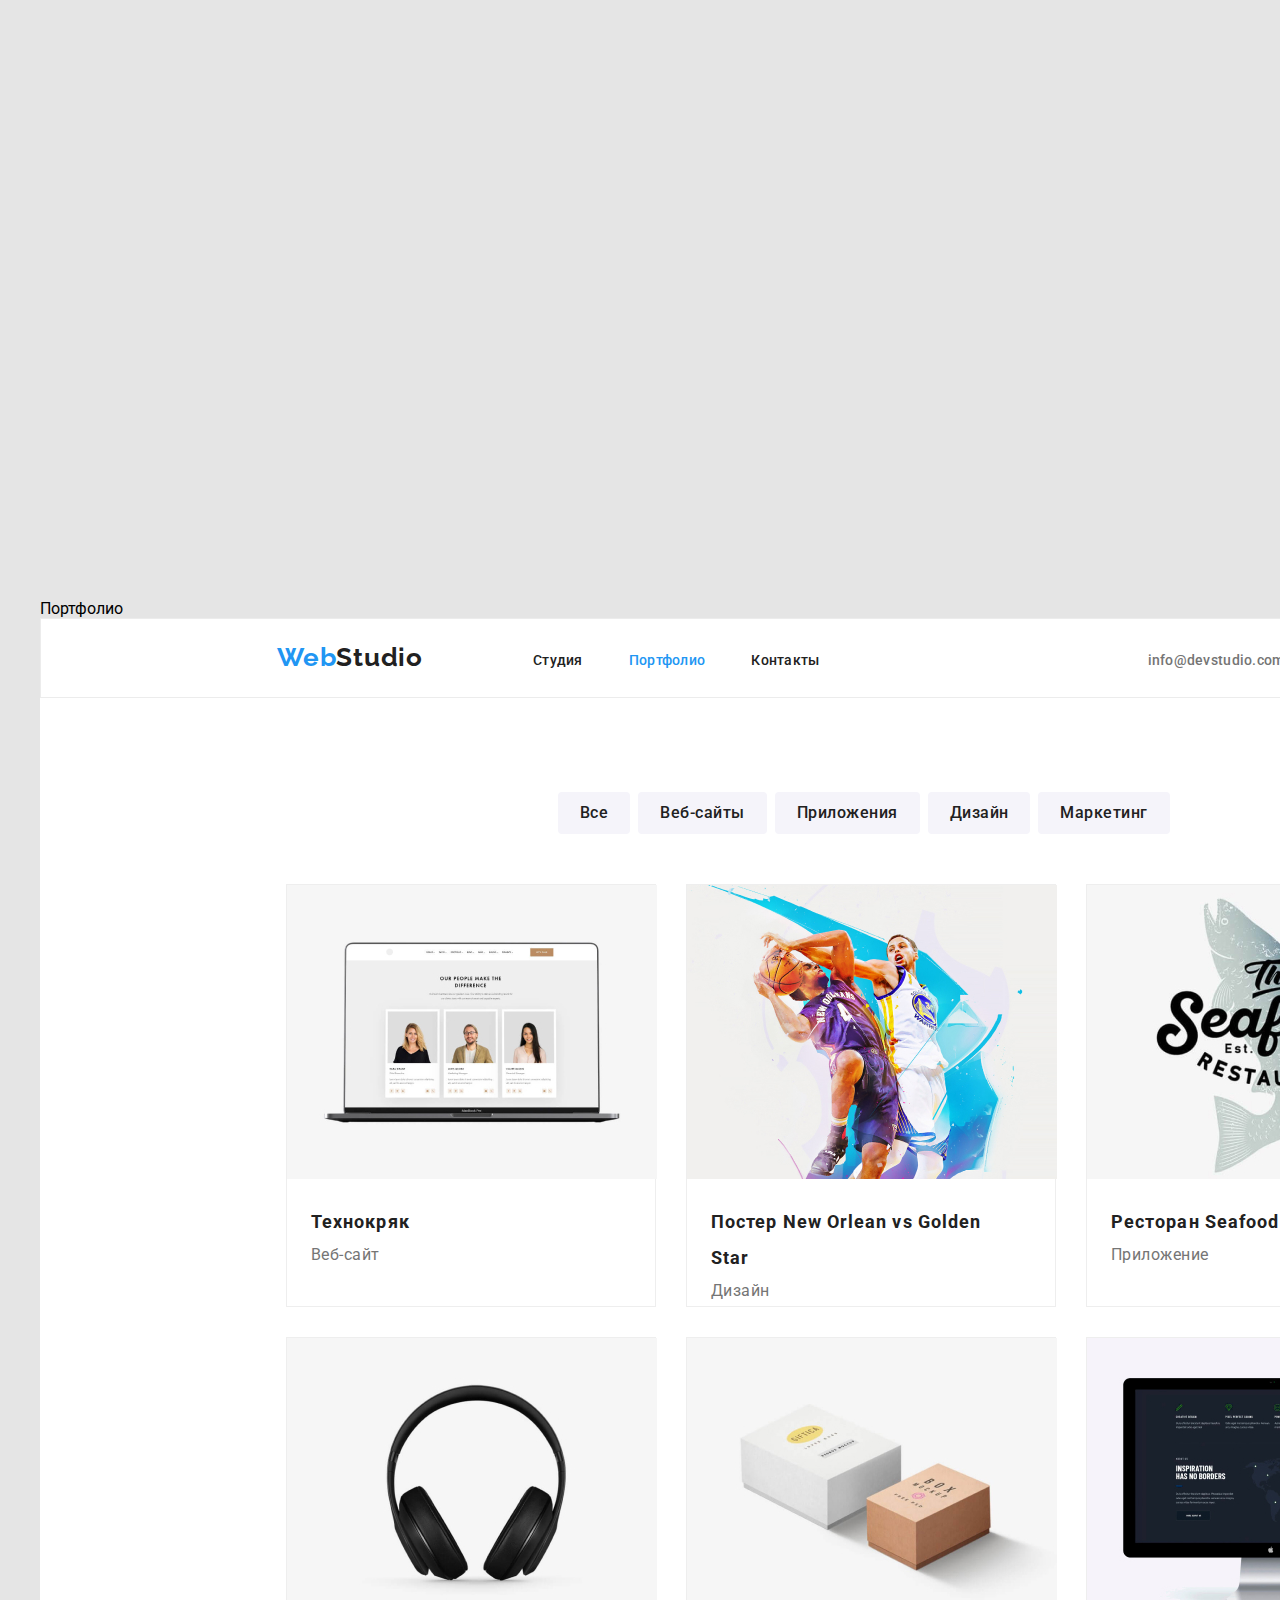
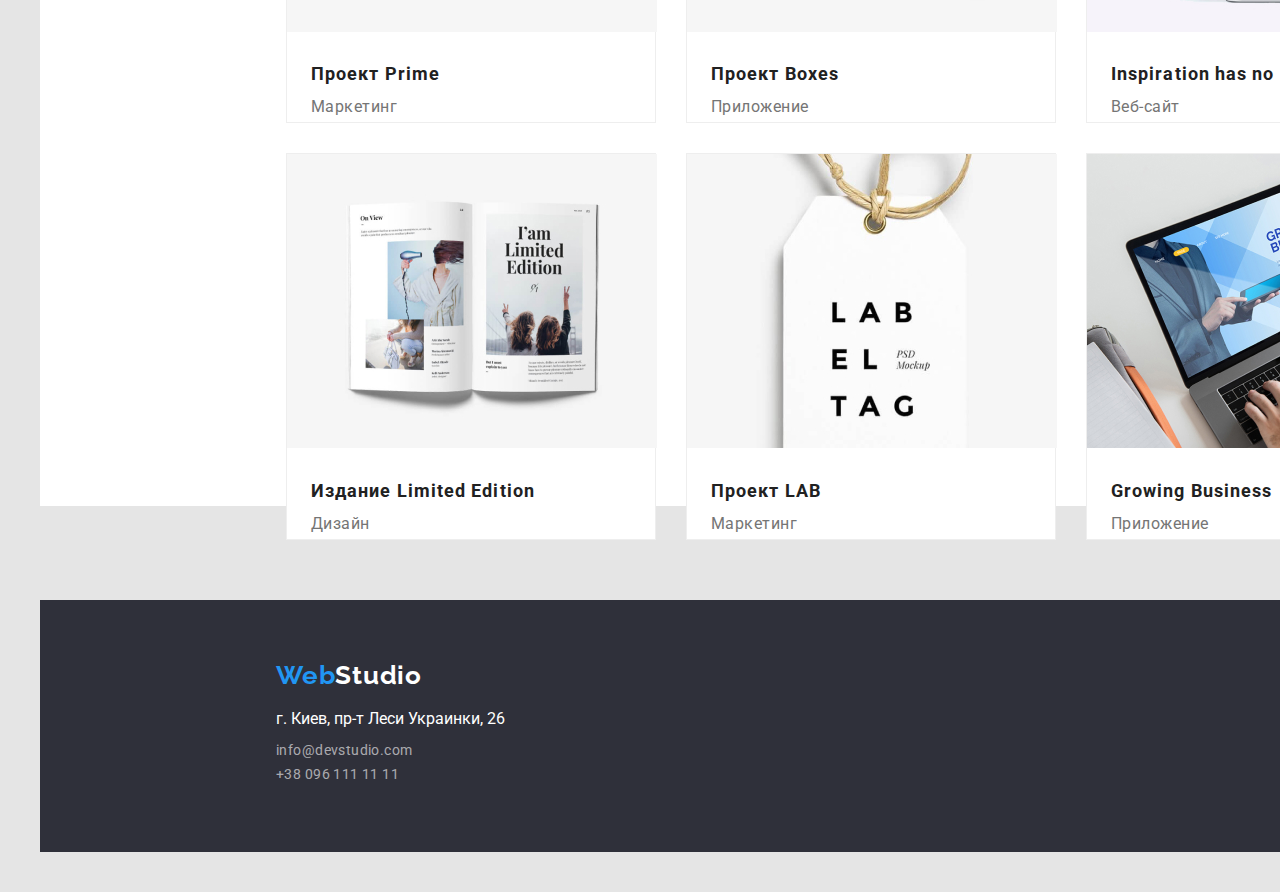
==== commit 82a843b4: "Start hw 4" ====
--- a/portfolio.html
+++ b/portfolio.html
@@ -8,8 +8,8 @@
     <link rel="preconnect" href="https://fonts.gstatic.com">
     <link href="https://fonts.googleapis.com/css2?family=Raleway:wght@500;700&family=Roboto:wght@400;500;700;900&display=swap"
     rel="stylesheet">
-    <link rel="stylesheet" href="./css/styles.css"/>
-    <link rel="stylesheet" href="./css/normalaize.css"/>
+    <link rel="stylesheet" href="./css/modern-normalize.css"/>
+    <link rel="stylesheet" href="./css/styles.css" />
 </head>
 <body>
     Портфолио
@@ -146,11 +146,12 @@
                 <ul>
                     <li class="city-address"> г. Киев, пр-т Леси Украинки, 26
                     </li>
-                    <li  class="footer-mail">
-                        <a href="mailto:info@devstudio.com">info@devstudio.com</a>
+                    <li>
+                        <a class="footer-mail" href="mailto:info@devstudio.com">info@devstudio.com</a>
                     </li>
-                    <li class="footer-tel">
-                        <a href="tel:+380961111111">+38 096 111 11 11</a>
+                    <li >
+                        <a class="footer-tel" href="tel:+380961111111">+38 096 111 11 11
+                            </a>
                     </li>
                 </ul>
             </address>
--- a/css/styles.css
+++ b/css/styles.css
@@ -11,13 +11,14 @@
 body {
   width: 1600px;
   background: #e5e5e5;
-  font-family: Roboto;
+  font-family: "Roboto", san-serif;
   text-decoration: none;
   margin-left: 40px;
   margin-right: 40px;
   margin-top: 600px;
   padding-bottom: 40px;
   font-style: normal;
+  height: max-content;
 }
 ul {
   list-style: none;
@@ -35,7 +36,7 @@
 }
 .logo-top {
   margin-top: 24px;
-  font-family: Raleway;
+  font-family: "Raleway", san-serif;
   font-weight: bold;
   font-size: 26px;
   letter-spacing: 0.03em;
@@ -50,7 +51,6 @@
   padding-left: 64px;
   text-align: center;
   margin-top: 32px;
-  font-family: Roboto;
   font-weight: 500;
 }
 .nav-link {
@@ -58,9 +58,6 @@
   color: var(--title-text-color);
 }
 .nav-link.current {
-  color: var(--accent-color);
-}
-.navigation .nav-link .current {
   color: var(--accent-color);
 }
 .nav-link {
@@ -93,7 +90,7 @@
   width: 122px;
   font-weight: 500;
   font-size: 14px;
-  line-height: 16px;
+  line-height: 1.142;
   letter-spacing: 0.02em;
 }
 .contact-tel:hover,
@@ -107,14 +104,14 @@
 .section-hero {
   width: 1600px;
   height: 600px;
-  background-image: url(/images/Bg.jpg);
-  margin-top: -30px;
+  background: rgba(47, 48, 58, 0.2);
+  background-image: url(/images/Img.svg);
 }
 .main-discription {
   width: 696px;
   font-weight: 900;
   font-size: 44px;
-  line-height: 60px;
+  line-height: 1.362;
   text-align: center;
   letter-spacing: 0.06em;
   text-transform: uppercase;
@@ -127,7 +124,7 @@
   margin-top: 430px;
   font-weight: bold;
   font-size: 16px;
-  line-height: 30px;
+  line-height: 1.186;
   color: var(--common-white-color);
   background-color: var(--accent-color);
   margin-top: 40px;
@@ -171,11 +168,15 @@
   left: 216px;
   letter-spacing: 0.03em;
 }
+.features-antenna {
+  background: #f5f4fa;
+  border-radius: 4px;
+}
 .details-items {
   font-style: normal;
   font-weight: bold;
   font-size: 14px;
-  line-height: 16px;
+  line-height: 1.142;
   letter-spacing: 0.03em;
   text-transform: uppercase;
   color: var(--title-text-color);
@@ -190,7 +191,7 @@
   top: 970px;
   font-weight: bold;
   font-size: 36px;
-  line-height: 42px;
+  line-height: 1.166;
   text-align: center;
   letter-spacing: 0.03em;
   color: var(--title-text-color);
@@ -209,6 +210,7 @@
   margin-top: 94px;
   width: 1600px;
   background: #f5f4fa;
+  padding-bottom: 94px;
 }
 .team-title {
   padding-top: 94px;
@@ -228,11 +230,12 @@
   margin-left: 216px;
   padding-bottom: 94px;
 }
-.team-members {
+.team-members,
+.team-member,
+.team-member-position {
   text-align: center;
   width: 270px;
   margin-right: 30px;
-  padding-top: 0px;
   flex-basis: calc(100% / 3 - 20px);
   background-color: var(--common-white-color);
   border-radius: 4px;
@@ -246,17 +249,18 @@
   font-weight: bold;
   font-weight: 500;
   font-size: 16px;
-  line-height: 20px;
+  line-height: 1.26;
   letter-spacing: 0.03em;
   color: var(--title-text-color);
 }
 .team-member-position {
   padding-top: 10px;
   font-size: 16px;
-  line-height: 19px;
+  line-height: 1.188;
   text-align: center;
   letter-spacing: 0.03em;
   color: var(--secondary-text-color);
+  padding-bottom: 30px;
 }
 /* Подвал */
 footer {
@@ -274,7 +278,7 @@
   width: 146px;
   left: 216px;
   top: 24px;
-  font-family: Raleway;
+  font-family: "Raleway", sans-serif;
   font-weight: bold;
   font-size: 26px;
   line-height: 30px;
@@ -290,15 +294,19 @@
   margin-top: 20px;
   margin-bottom: 10px;
 }
-.footer-tel a,
-.footer-mail a {
+.footer-tel,
+.footer-mail {
   margin-top: 10px;
   width: 230px;
   font-weight: normal;
   font-size: 14px;
-  line-height: 24px;
+  line-height: 1.714;
   letter-spacing: 0.03em;
   color: rgba(255, 255, 255, 0.6);
+}
+.footer-tel:hover,
+.footer-mail:hover {
+  color: var(--accent-color);
 }
 a {
   text-decoration: none;
@@ -319,18 +327,20 @@
   padding-top: 8px;
   font-weight: 500;
   font-size: 16px;
-  line-height: 26px;
+  line-height: 1.625;
   text-align: center;
   letter-spacing: 0.03em;
   color: var(--title-text-color);
   background: #f5f4fa;
   border-radius: 4px;
   border: none;
+  cursor: pointer;
 }
 .filter-item:active button,
 .filter-item:hover button {
   background: var(--accent-color);
   border: none;
+  color: var(--common-white-color);
 }
 /* Проэкты */
 .projects {
@@ -342,6 +352,7 @@
   margin-left: 216px;
   padding-top: 50px;
   padding-bottom: 94px;
+  margin-bottom: 94px;
 }
 .project-item {
   width: 370px;
@@ -356,7 +367,7 @@
   width: 322px;
   font-weight: bold;
   font-size: 18px;
-  line-height: 36px;
+  line-height: 2;
   letter-spacing: 0.06em;
   color: var(--title-text-color);
   padding-top: 20px;
@@ -365,7 +376,7 @@
 .project-dicrip {
   width: 322px;
   font-size: 16px;
-  line-height: 30px;
+  line-height: 1.876;
   letter-spacing: 0.03em;
   color: var(--secondary-text-color);
   padding-left: 24px;
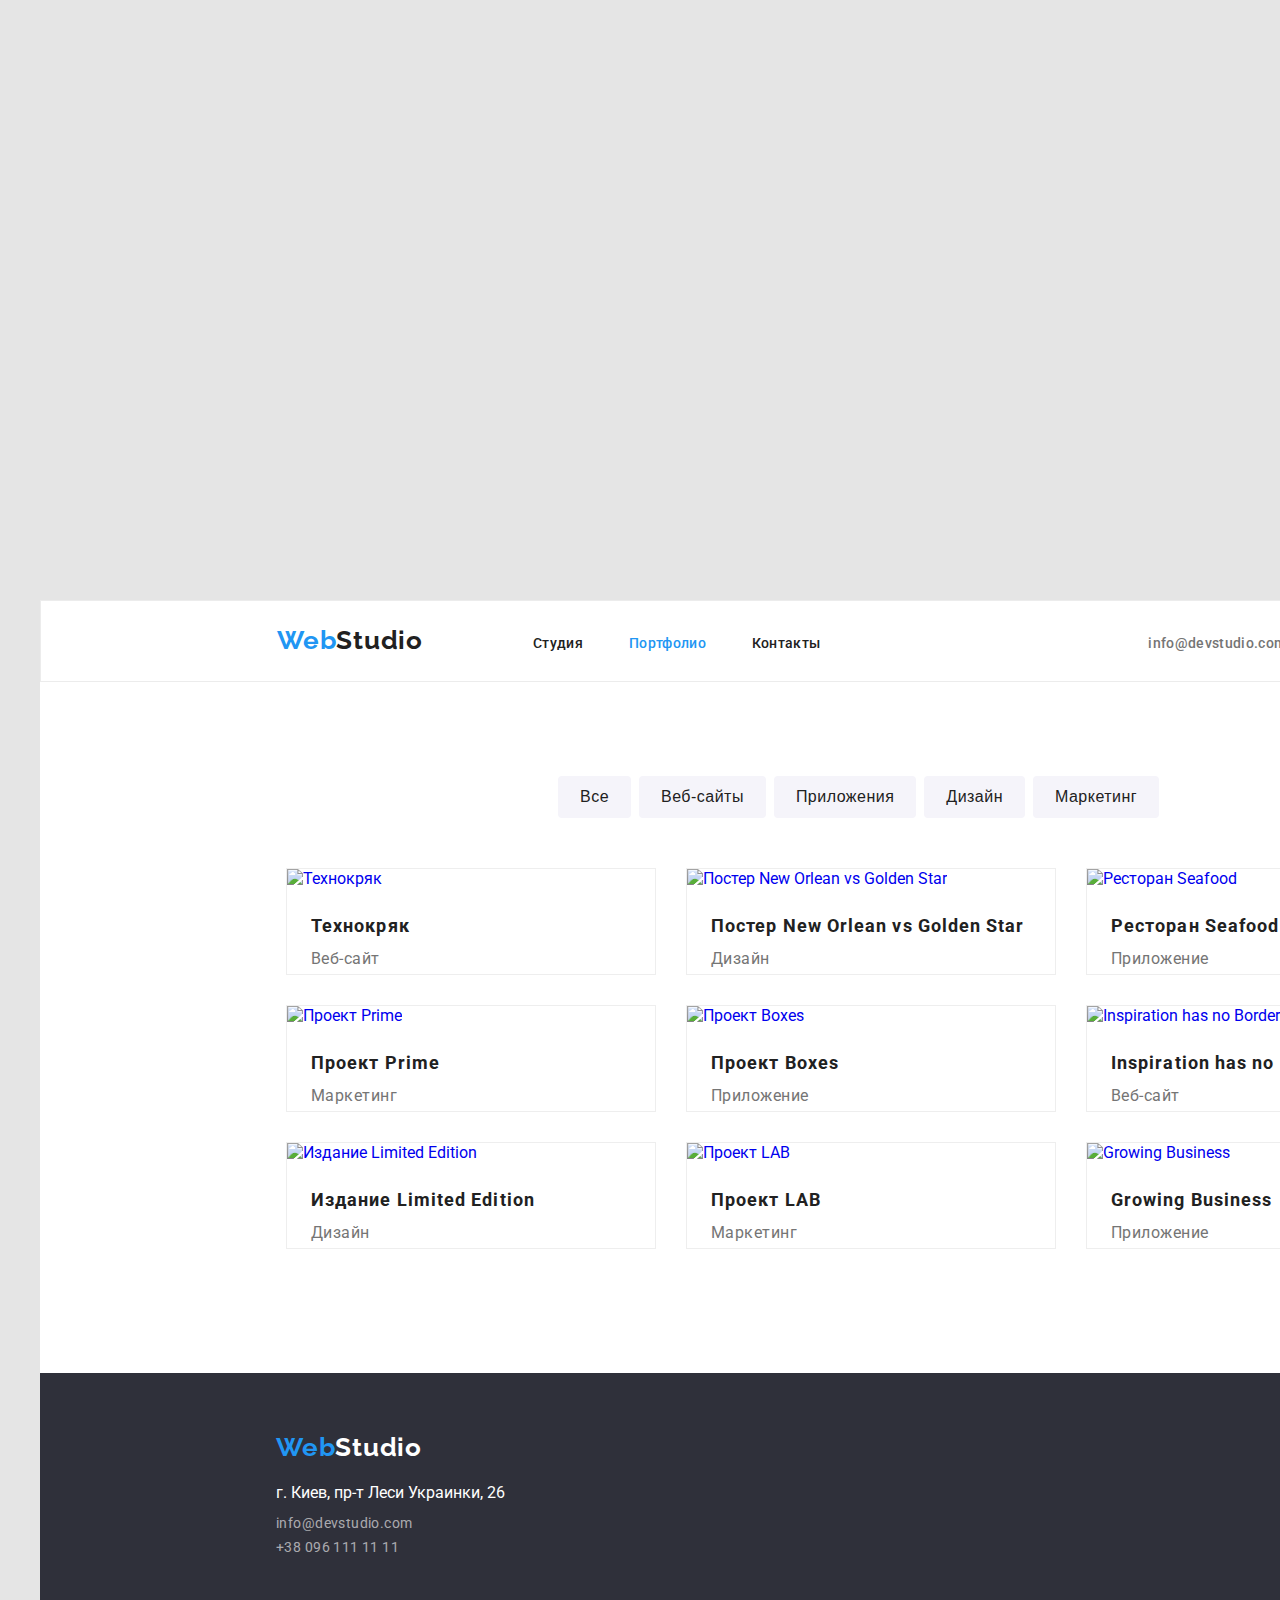
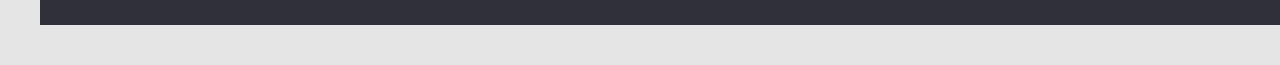
==== commit abcf9a93: "ready hw2" ====
--- a/portfolio.html
+++ b/portfolio.html
@@ -8,11 +8,10 @@
     <link rel="preconnect" href="https://fonts.gstatic.com">
     <link href="https://fonts.googleapis.com/css2?family=Raleway:wght@500;700&family=Roboto:wght@400;500;700;900&display=swap"
     rel="stylesheet">
-    <link rel="stylesheet" href="./css/modern-normalize.css"/>
+    <link rel="stylesheet" href="./css/normalaize.css"/>
     <link rel="stylesheet" href="./css/styles.css" />
 </head>
 <body>
-    Портфолио
     <!--Menu Nav -->
     <header>
         <nav>
@@ -48,7 +47,7 @@
     </header>
     <main>
         <!-- Портфолио -->
-        <section>
+        <section class="portfolio">
             <h1 hidden>Портфолио</h1>
             <ul class="filters" >
                 <li class="filter-item">
@@ -149,9 +148,8 @@
                     <li>
                         <a class="footer-mail" href="mailto:info@devstudio.com">info@devstudio.com</a>
                     </li>
-                    <li >
-                        <a class="footer-tel" href="tel:+380961111111">+38 096 111 11 11
-                            </a>
+                    <li>
+                        <a class="footer-tel" href="tel:+380961111111">+38 096 111 11 11</a>
                     </li>
                 </ul>
             </address>
--- a/css/styles.css
+++ b/css/styles.css
@@ -11,14 +11,14 @@
 body {
   width: 1600px;
   background: #e5e5e5;
-  font-family: "Roboto", san-serif;
+  font-family: Roboto;
   text-decoration: none;
   margin-left: 40px;
   margin-right: 40px;
   margin-top: 600px;
   padding-bottom: 40px;
   font-style: normal;
-  height: max-content;
+  font-weight: normal;
 }
 ul {
   list-style: none;
@@ -29,6 +29,7 @@
   width: 1600px;
   height: 80px;
   border: 1px solid #ececec;
+  letter-spacing: 0.02em;
 }
 nav {
   display: flex;
@@ -36,9 +37,10 @@
 }
 .logo-top {
   margin-top: 24px;
-  font-family: "Raleway", san-serif;
+  font-family: Raleway;
   font-weight: bold;
   font-size: 26px;
+  line-height: 1.192;
   letter-spacing: 0.03em;
   color: var(--title-text-color);
 }
@@ -51,6 +53,7 @@
   padding-left: 64px;
   text-align: center;
   margin-top: 32px;
+  font-family: Roboto;
   font-weight: 500;
 }
 .nav-link {
@@ -60,26 +63,28 @@
 .nav-link.current {
   color: var(--accent-color);
 }
+.navigation .nav-link .current {
+  color: var(--accent-color);
+}
 .nav-link {
   padding-left: 46px;
   color: var(--title-text-color);
   width: 68px;
   font-weight: 500;
   font-size: 14px;
-  line-height: 16px;
-  letter-spacing: 0.02em;
+  line-height: 1.142;
 }
 .nav-link:hover,
 .nav-link:active {
   color: var(--accent-color);
 }
-.navigation .contact {
+.navigation .contacts {
   display: flex;
   margin-left: 332px;
   margin-top: 32px;
 }
 .contacts {
-  display: flex;
+  display: inherit;
   padding-left: 278px;
   margin-top: 32px;
 }
@@ -91,7 +96,6 @@
   font-weight: 500;
   font-size: 14px;
   line-height: 1.142;
-  letter-spacing: 0.02em;
 }
 .contact-tel:hover,
 .contact-mail:hover {
@@ -104,14 +108,14 @@
 .section-hero {
   width: 1600px;
   height: 600px;
-  background: rgba(47, 48, 58, 0.2);
-  background-image: url(/images/Img.svg);
+  background-image: url(/images/Bg.jpg);
+  margin-top: -30px;
 }
 .main-discription {
   width: 696px;
   font-weight: 900;
   font-size: 44px;
-  line-height: 1.362;
+  line-height: 1.363;
   text-align: center;
   letter-spacing: 0.06em;
   text-transform: uppercase;
@@ -124,7 +128,7 @@
   margin-top: 430px;
   font-weight: bold;
   font-size: 16px;
-  line-height: 1.186;
+  line-height: 1.875;
   color: var(--common-white-color);
   background-color: var(--accent-color);
   margin-top: 40px;
@@ -157,21 +161,17 @@
   color: var(--common-white-color);
   width: 1170px;
   margin-left: 186px;
+  font-size: 14px;
+  line-height: 1.714;
 }
 .details {
   width: 270px;
   top: 800px;
-  font-size: 14px;
-  line-height: 24px;
   color: #757575;
   margin-left: 30px;
   left: 216px;
   letter-spacing: 0.03em;
 }
-.features-antenna {
-  background: #f5f4fa;
-  border-radius: 4px;
-}
 .details-items {
   font-style: normal;
   font-weight: bold;
@@ -210,7 +210,6 @@
   margin-top: 94px;
   width: 1600px;
   background: #f5f4fa;
-  padding-bottom: 94px;
 }
 .team-title {
   padding-top: 94px;
@@ -229,13 +228,14 @@
   height: 368px;
   margin-left: 216px;
   padding-bottom: 94px;
-}
-.team-members,
-.team-member,
-.team-member-position {
+  font-size: 16px;
+  line-height: 1.25;
+}
+.team-members {
   text-align: center;
   width: 270px;
   margin-right: 30px;
+  padding-top: 0px;
   flex-basis: calc(100% / 3 - 20px);
   background-color: var(--common-white-color);
   border-radius: 4px;
@@ -246,21 +246,17 @@
 }
 .team-member {
   padding-top: 30px;
-  font-weight: bold;
-  font-weight: 500;
-  font-size: 16px;
-  line-height: 1.26;
+  font-weight: 500;
+  font-size: 16px;
+  line-height: 1.25;
   letter-spacing: 0.03em;
   color: var(--title-text-color);
 }
 .team-member-position {
   padding-top: 10px;
-  font-size: 16px;
-  line-height: 1.188;
   text-align: center;
   letter-spacing: 0.03em;
   color: var(--secondary-text-color);
-  padding-bottom: 30px;
 }
 /* Подвал */
 footer {
@@ -278,10 +274,10 @@
   width: 146px;
   left: 216px;
   top: 24px;
-  font-family: "Raleway", sans-serif;
+  font-family: Raleway;
   font-weight: bold;
   font-size: 26px;
-  line-height: 30px;
+  line-height: 1.153;
   letter-spacing: 0.03em;
 }
 .footer-address {
@@ -308,11 +304,11 @@
 .footer-mail:hover {
   color: var(--accent-color);
 }
-a {
-  text-decoration: none;
-}
 /* Портфолио */
 /* Фильтры */
+.portfolio {
+  width: 1200px;
+}
 .filters {
   display: flex;
   margin-left: 518px;
@@ -342,17 +338,18 @@
   border: none;
   color: var(--common-white-color);
 }
+a {
+  text-decoration: none;
+}
 /* Проэкты */
 .projects {
   display: flex;
   flex-wrap: wrap;
   text-align: center;
   width: 1200px;
-  height: 1272px;
   margin-left: 216px;
   padding-top: 50px;
   padding-bottom: 94px;
-  margin-bottom: 94px;
 }
 .project-item {
   width: 370px;
@@ -376,7 +373,7 @@
 .project-dicrip {
   width: 322px;
   font-size: 16px;
-  line-height: 1.876;
+  line-height: 1.875;
   letter-spacing: 0.03em;
   color: var(--secondary-text-color);
   padding-left: 24px;
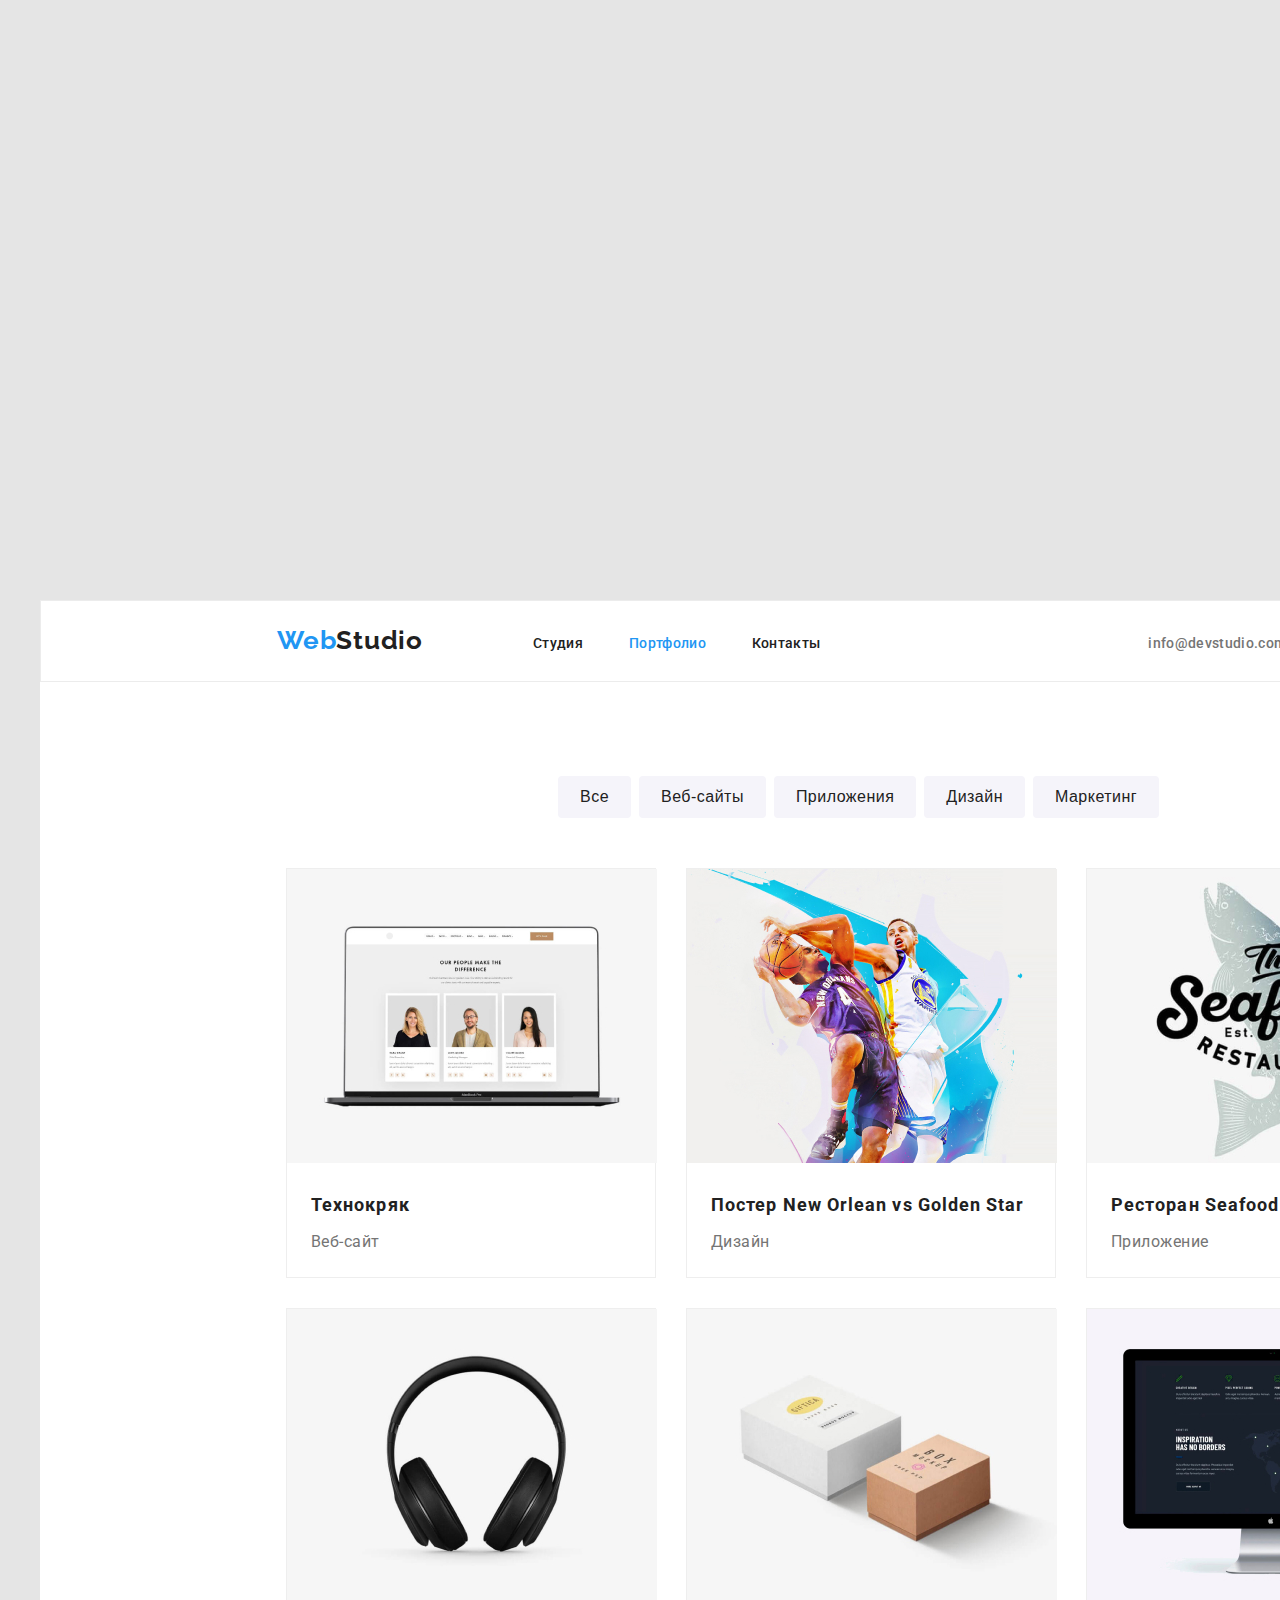
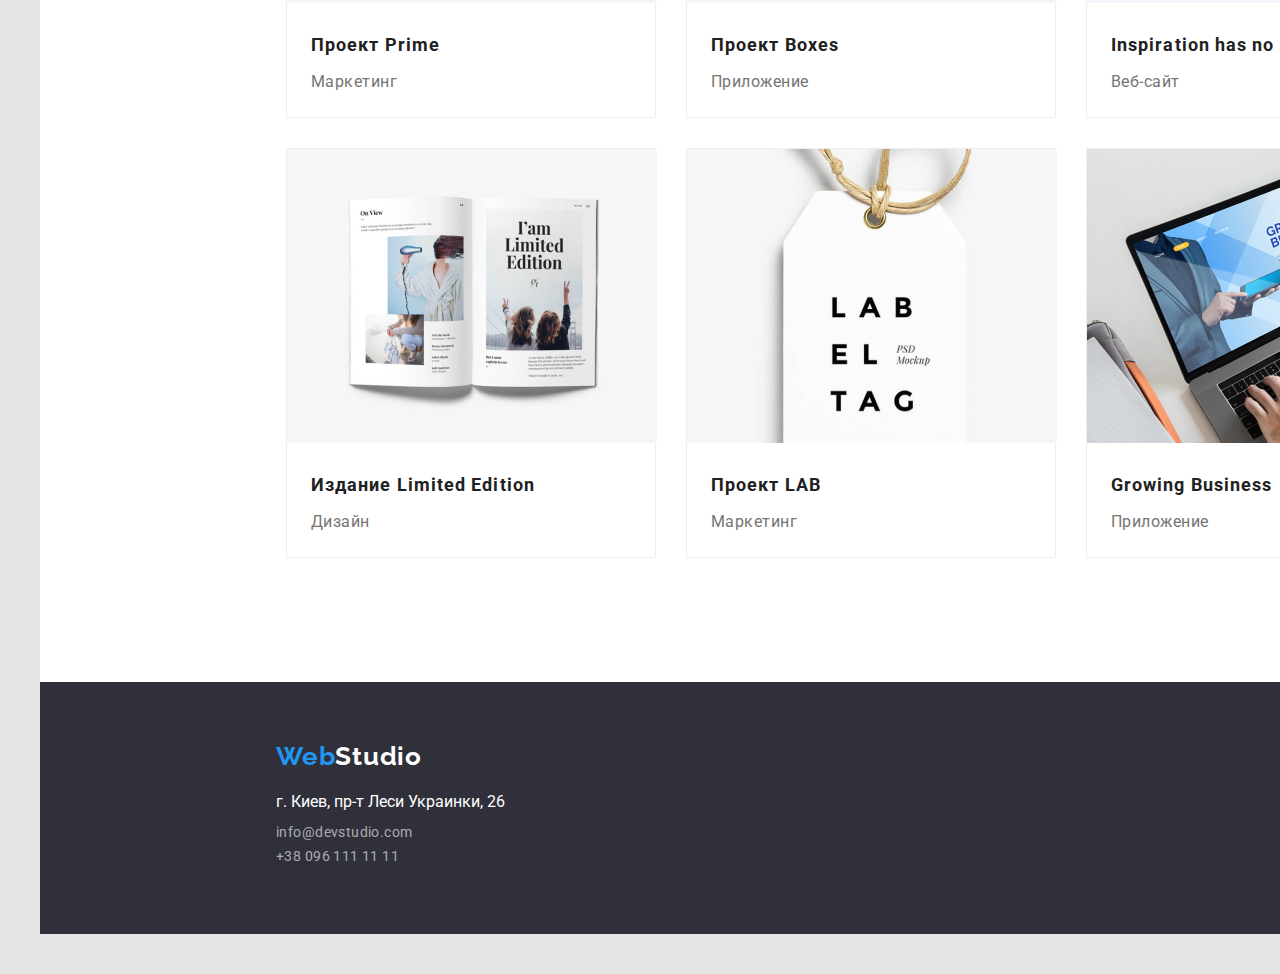
==== commit 781bc519: "readdy hw-02(15.01.2020)" ====
--- a/portfolio.html
+++ b/portfolio.html
@@ -47,7 +47,7 @@
     </header>
     <main>
         <!-- Портфолио -->
-        <section class="portfolio">
+        <section>
             <h1 hidden>Портфолио</h1>
             <ul class="filters" >
                 <li class="filter-item">
--- a/css/styles.css
+++ b/css/styles.css
@@ -12,13 +12,13 @@
   width: 1600px;
   background: #e5e5e5;
   font-family: Roboto;
+  font-style: normal;
+  font-weight: normal;
   text-decoration: none;
   margin-left: 40px;
   margin-right: 40px;
   margin-top: 600px;
   padding-bottom: 40px;
-  font-style: normal;
-  font-weight: normal;
 }
 ul {
   list-style: none;
@@ -108,8 +108,7 @@
 .section-hero {
   width: 1600px;
   height: 600px;
-  background-image: url(/images/Bg.jpg);
-  margin-top: -30px;
+  background: #2f303a;
 }
 .main-discription {
   width: 696px;
@@ -377,4 +376,6 @@
   letter-spacing: 0.03em;
   color: var(--secondary-text-color);
   padding-left: 24px;
-}
+  padding-bottom: 20px;
+  padding-top: 4px;
+}
